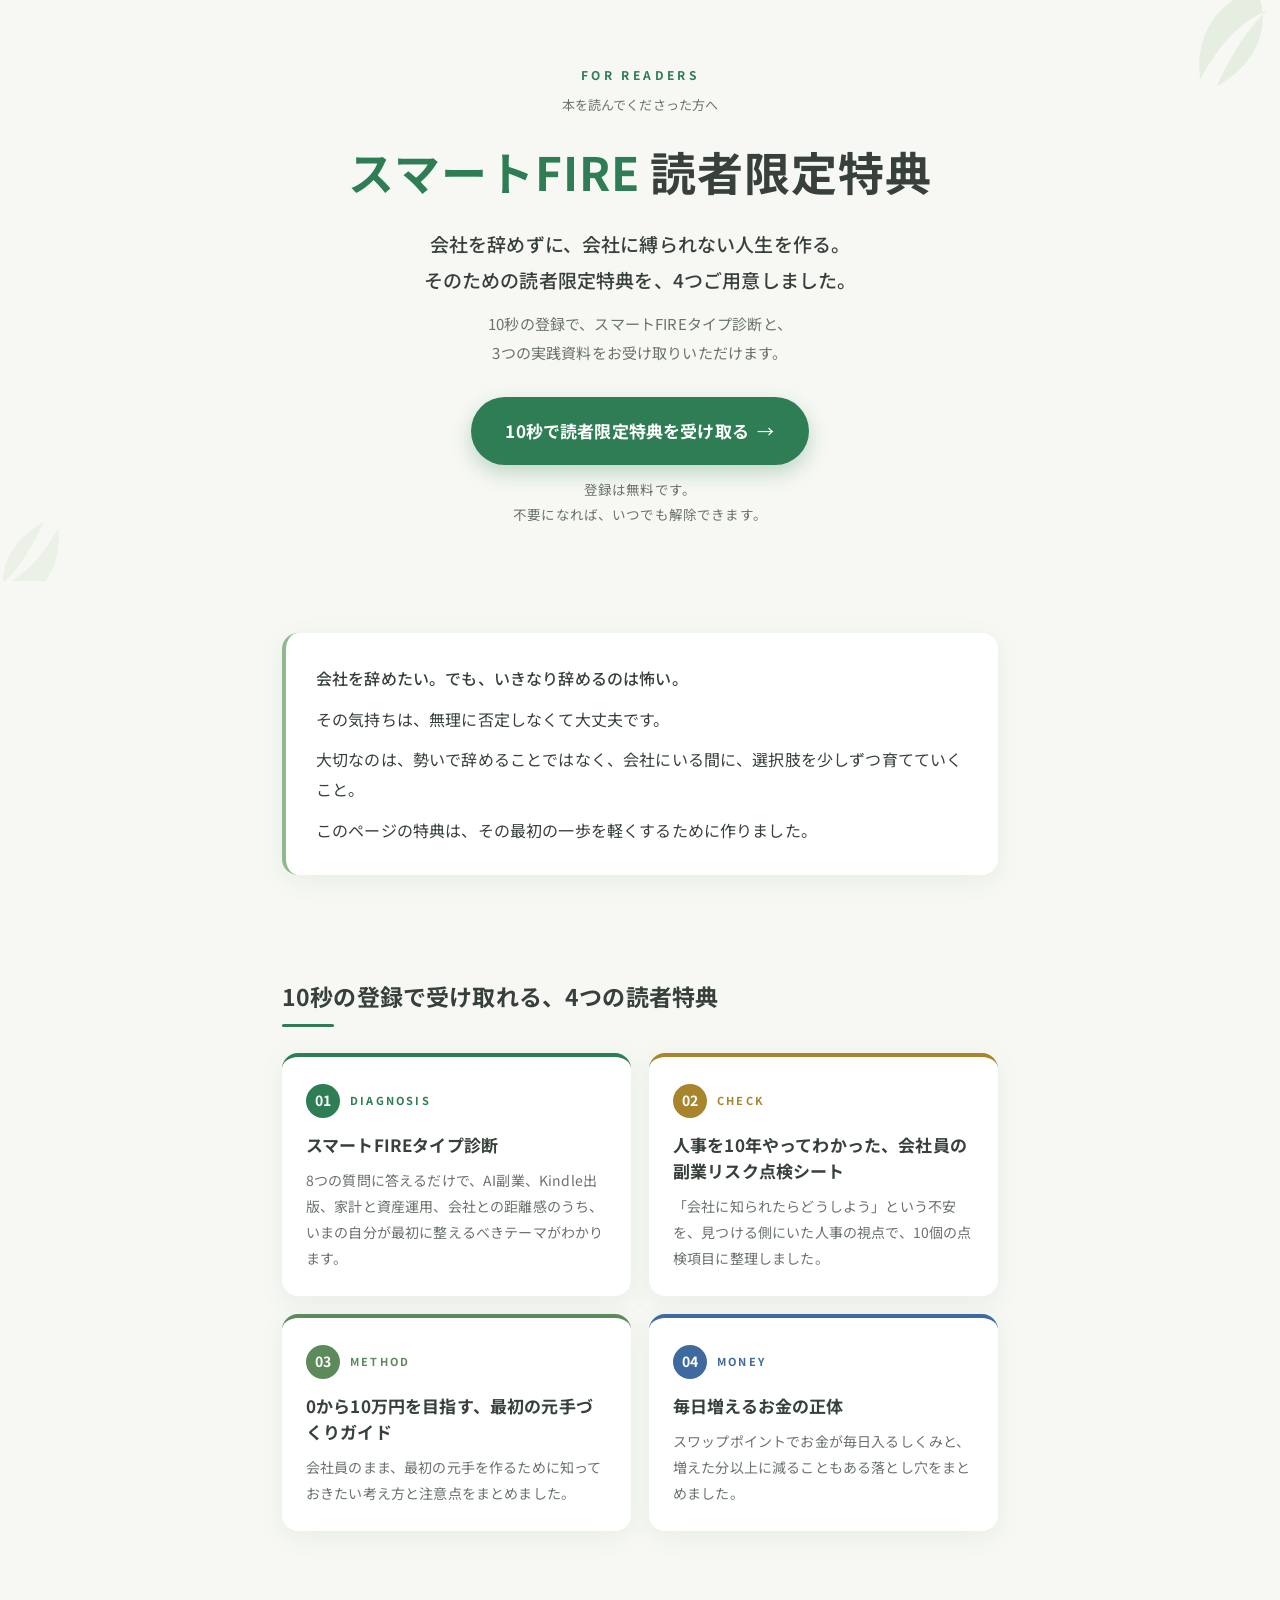
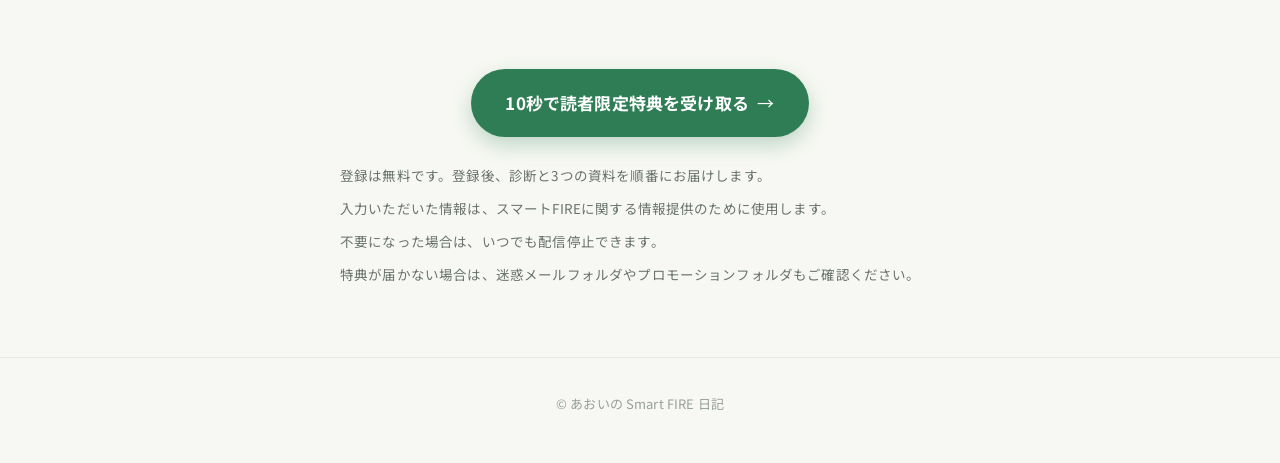
==== index.html @ 60cec0d1 "Refine reader-benefit LP copy" ====
<!DOCTYPE html>
<html lang="ja">
<head>
<meta charset="UTF-8">
<meta name="viewport" content="width=device-width, initial-scale=1">
<title>スマートFIRE読者限定特典｜あおいの Smart FIRE 日記</title>
<meta name="description" content="本を読んでくださった方への読者限定特典ページです。スマートFIREタイプ診断と、3つの実践資料を無料でお受け取りいただけます。">
<meta property="og:type" content="website">
<meta property="og:title" content="スマートFIRE読者限定特典｜あおいの Smart FIRE 日記">
<meta property="og:description" content="本を読んでくださった方への読者限定特典ページです。スマートFIREタイプ診断と、3つの実践資料を無料でお受け取りいただけます。">
<link rel="preconnect" href="https://fonts.googleapis.com">
<link rel="preconnect" href="https://fonts.gstatic.com" crossorigin>
<link href="https://fonts.googleapis.com/css2?family=Noto+Sans+JP:wght@400;500;700&display=swap" rel="stylesheet">
<style>
:root{
  --bg:#f7f8f3;
  --card:#ffffff;
  --ink:#37403a;
  --ink-soft:#6a736c;
  --ink-faint:#98a09a;
  --green:#2e7d55;        /* アクセント（深緑） */
  --green-d:#276a49;      /* hover */
  --green-soft:#8fb98c;
  --gold:#a8842c;         /* 特典② */
  --leaf-green:#5c8a5a;   /* 特典① */
  --blue:#3f6aa0;         /* 特典③ */
  --line:#e6e9e2;
  --shadow:0 6px 24px rgba(46,125,85,.08);
}
*{margin:0;padding:0;box-sizing:border-box;}
html{-webkit-text-size-adjust:100%;}
body{font-family:'Noto Sans JP',sans-serif;background:var(--bg);color:var(--ink);
  line-height:1.9;font-size:16px;letter-spacing:.01em;overflow-x:hidden;}

.wrap{max-width:760px;margin:0 auto;padding:0 22px;}
section{padding:52px 0;}

/* eyebrow */
.eyebrow{font-size:12px;font-weight:700;letter-spacing:.28em;color:var(--green);}
.eyebrow-jp{font-size:13px;color:var(--ink-soft);margin-top:6px;}

/* 見出し */
h2.sec{font-size:23px;font-weight:700;color:var(--ink);line-height:1.55;
  padding-bottom:12px;margin-bottom:26px;position:relative;text-wrap:balance;}
h2.sec::after{content:"";position:absolute;left:0;bottom:0;width:52px;height:3px;
  background:var(--green);border-radius:2px;}

p{margin-bottom:14px;}
p:last-child{margin-bottom:0;}
.soft{color:var(--ink-soft);}
.small{font-size:13.5px;color:var(--ink-soft);line-height:1.85;}

/* ===== CTAボタン ===== */
.cta{display:inline-flex;align-items:center;justify-content:center;gap:.5em;
  background:var(--green);color:#fff;font-weight:700;font-size:17px;
  text-decoration:none;padding:18px 34px;border-radius:44px;
  box-shadow:0 8px 20px rgba(46,125,85,.28);transition:transform .15s ease,box-shadow .15s ease,background .15s ease;
  text-wrap:balance;text-align:center;}
.cta:hover{background:var(--green-d);transform:translateY(-2px);box-shadow:0 12px 26px rgba(46,125,85,.34);}
.cta .arw{font-weight:400;}
.cta-note{margin-top:12px;}

/* ===== ファーストビュー ===== */
.hero{position:relative;padding:64px 0 54px;text-align:center;overflow:hidden;}
.hero .wrap{position:relative;z-index:1;}
.hero .eyebrow-jp{margin-bottom:22px;}
.hero h1{font-weight:700;color:var(--ink);letter-spacing:.02em;
  font-size:clamp(30px,7.4vw,46px);line-height:1.4;text-wrap:balance;margin-bottom:22px;}
.hero h1 .l1{color:var(--green);}
.hero .lead{font-size:clamp(16px,4.2vw,19px);font-weight:500;max-width:600px;margin:0 auto 12px;text-wrap:balance;}
.hero .sub{font-size:15px;color:var(--ink-soft);max-width:560px;margin:0 auto 30px;text-wrap:balance;}
.hero .cta-note .small{margin:0;}
.leaf{position:absolute;opacity:.5;pointer-events:none;z-index:0;}
.leaf.a{top:-28px;right:-26px;width:150px;height:150px;transform:rotate(24deg);}
.leaf.b{bottom:-40px;left:-34px;width:130px;height:130px;transform:rotate(205deg);}

/* ===== 読者への一言 ===== */
.note-block{background:var(--card);border-radius:16px;box-shadow:var(--shadow);
  padding:30px 30px;border-left:4px solid var(--green-soft);}
.note-block p{margin-bottom:10px;}
.note-block p:last-child{margin-bottom:0;}
.note-block .strong{color:var(--ink);font-weight:500;}

/* ===== 特典カード ===== */
.cards{display:grid;grid-template-columns:1fr 1fr;gap:18px;margin-bottom:34px;}
.card{background:var(--card);border-radius:16px;box-shadow:var(--shadow);
  padding:26px 24px 24px;border-top:4px solid var(--c,var(--green));position:relative;}
.card .badge{display:inline-flex;align-items:center;justify-content:center;
  width:34px;height:34px;border-radius:50%;background:var(--c,var(--green));color:#fff;
  font-weight:700;font-size:14px;vertical-align:middle;}
.card .label{font-size:11px;font-weight:700;letter-spacing:.2em;color:var(--c,var(--green));
  margin-left:10px;vertical-align:middle;}
.card .cap{display:block;margin-bottom:14px;}
.card h3{font-size:17px;font-weight:700;line-height:1.55;margin-bottom:10px;color:var(--ink);}
.card p{font-size:14px;color:var(--ink-soft);line-height:1.85;margin:0;}
.card.c01{--c:var(--green);}
.card.c02{--c:var(--gold);}
.card.c03{--c:var(--leaf-green);}
.card.c04{--c:var(--blue);}

/* ===== 最終CTA ===== */
.final{text-align:center;}
.final .safe{margin-top:26px;text-align:left;max-width:600px;margin-left:auto;margin-right:auto;}
.final .safe p{margin-bottom:8px;}

/* ===== フッター ===== */
footer{text-align:center;padding:34px 22px 46px;color:var(--ink-faint);font-size:13px;
  border-top:1px solid var(--line);margin-top:10px;}

/* ===== レスポンシブ ===== */
@media (max-width:640px){
  section{padding:42px 0;}
  .cards{grid-template-columns:1fr;gap:14px;}
  .cta{width:100%;padding:18px 20px;font-size:16px;}
  .note-block{padding:22px 20px;}
  h2.sec{font-size:20px;}
  .hero{padding:48px 0 44px;}
}
</style>
</head>
<body>

<!-- セクション1：ファーストビュー -->
<header class="hero">
  <svg class="leaf a" viewBox="0 0 100 100" aria-hidden="true"><path fill="#d7e6d3" d="M50 8 C30 24 24 52 40 78 C42 55 47 34 62 18 C56 32 52 52 52 78 C70 54 70 26 50 8Z"/></svg>
  <svg class="leaf b" viewBox="0 0 100 100" aria-hidden="true"><path fill="#e0ecdc" d="M50 8 C30 24 24 52 40 78 C42 55 47 34 62 18 C56 32 52 52 52 78 C70 54 70 26 50 8Z"/></svg>
  <div class="wrap">
    <div class="eyebrow">FOR READERS</div>
    <div class="eyebrow-jp">本を読んでくださった方へ</div>
    <h1><span class="l1">スマートFIRE</span> 読者限定特典</h1>
    <p class="lead">会社を辞めずに、会社に縛られない人生を作る。そのための読者限定特典を、4つご用意しました。</p>
    <p class="sub">10秒の登録で、スマートFIREタイプ診断と、3つの実践資料をお受け取りいただけます。</p>
    <a id="cta-hero" class="cta" href="https://aoi-kurochan.com/p/r/qe5gU7Iv">10秒で読者限定特典を受け取る <span class="arw">→</span></a>
    <div class="cta-note">
      <p class="small">登録は無料です。<br>不要になれば、いつでも解除できます。</p>
    </div>
  </div>
</header>

<!-- セクション2：読者への一言 -->
<section>
  <div class="wrap">
    <div class="note-block">
      <p class="strong">会社を辞めたい。でも、いきなり辞めるのは怖い。</p>
      <p>その気持ちは、無理に否定しなくて大丈夫です。</p>
      <p>大切なのは、勢いで辞めることではなく、会社にいる間に、選択肢を少しずつ育てていくこと。</p>
      <p>このページの特典は、その最初の一歩を軽くするために作りました。</p>
    </div>
  </div>
</section>

<!-- セクション3：特典カード -->
<section>
  <div class="wrap">
    <h2 class="sec">10秒の登録で受け取れる、4つの読者特典</h2>
    <div class="cards">
      <div class="card c01">
        <span class="cap"><span class="badge">01</span><span class="label">DIAGNOSIS</span></span>
        <h3>スマートFIREタイプ診断</h3>
        <p>8つの質問に答えるだけで、AI副業、Kindle出版、家計と資産運用、会社との距離感のうち、いまの自分が最初に整えるべきテーマがわかります。</p>
      </div>
      <div class="card c02">
        <span class="cap"><span class="badge">02</span><span class="label">CHECK</span></span>
        <h3>人事を10年やってわかった、会社員の副業リスク点検シート</h3>
        <p>「会社に知られたらどうしよう」という不安を、見つける側にいた人事の視点で、10個の点検項目に整理しました。</p>
      </div>
      <div class="card c03">
        <span class="cap"><span class="badge">03</span><span class="label">METHOD</span></span>
        <h3>0から10万円を目指す、最初の元手づくりガイド</h3>
        <p>会社員のまま、最初の元手を作るために知っておきたい考え方と注意点をまとめました。</p>
      </div>
      <div class="card c04">
        <span class="cap"><span class="badge">04</span><span class="label">MONEY</span></span>
        <h3>毎日増えるお金の正体</h3>
        <p>スワップポイントでお金が毎日入るしくみと、増えた分以上に減ることもある落とし穴をまとめました。</p>
      </div>
    </div>
  </div>
</section>

<!-- 最終CTAと安心文言 -->
<section class="final">
  <div class="wrap">
    <a id="cta-bottom" class="cta" href="https://aoi-kurochan.com/p/r/qe5gU7Iv">10秒で読者限定特典を受け取る <span class="arw">→</span></a>
    <div class="safe">
      <p class="small">登録は無料です。登録後、診断と3つの資料を順番にお届けします。</p>
      <p class="small">入力いただいた情報は、スマートFIREに関する情報提供のために使用します。</p>
      <p class="small">不要になった場合は、いつでも配信停止できます。</p>
      <p class="small">特典が届かない場合は、迷惑メールフォルダやプロモーションフォルダもご確認ください。</p>
    </div>
  </div>
</section>

<footer>© あおいの Smart FIRE 日記</footer>

</body>
</html>
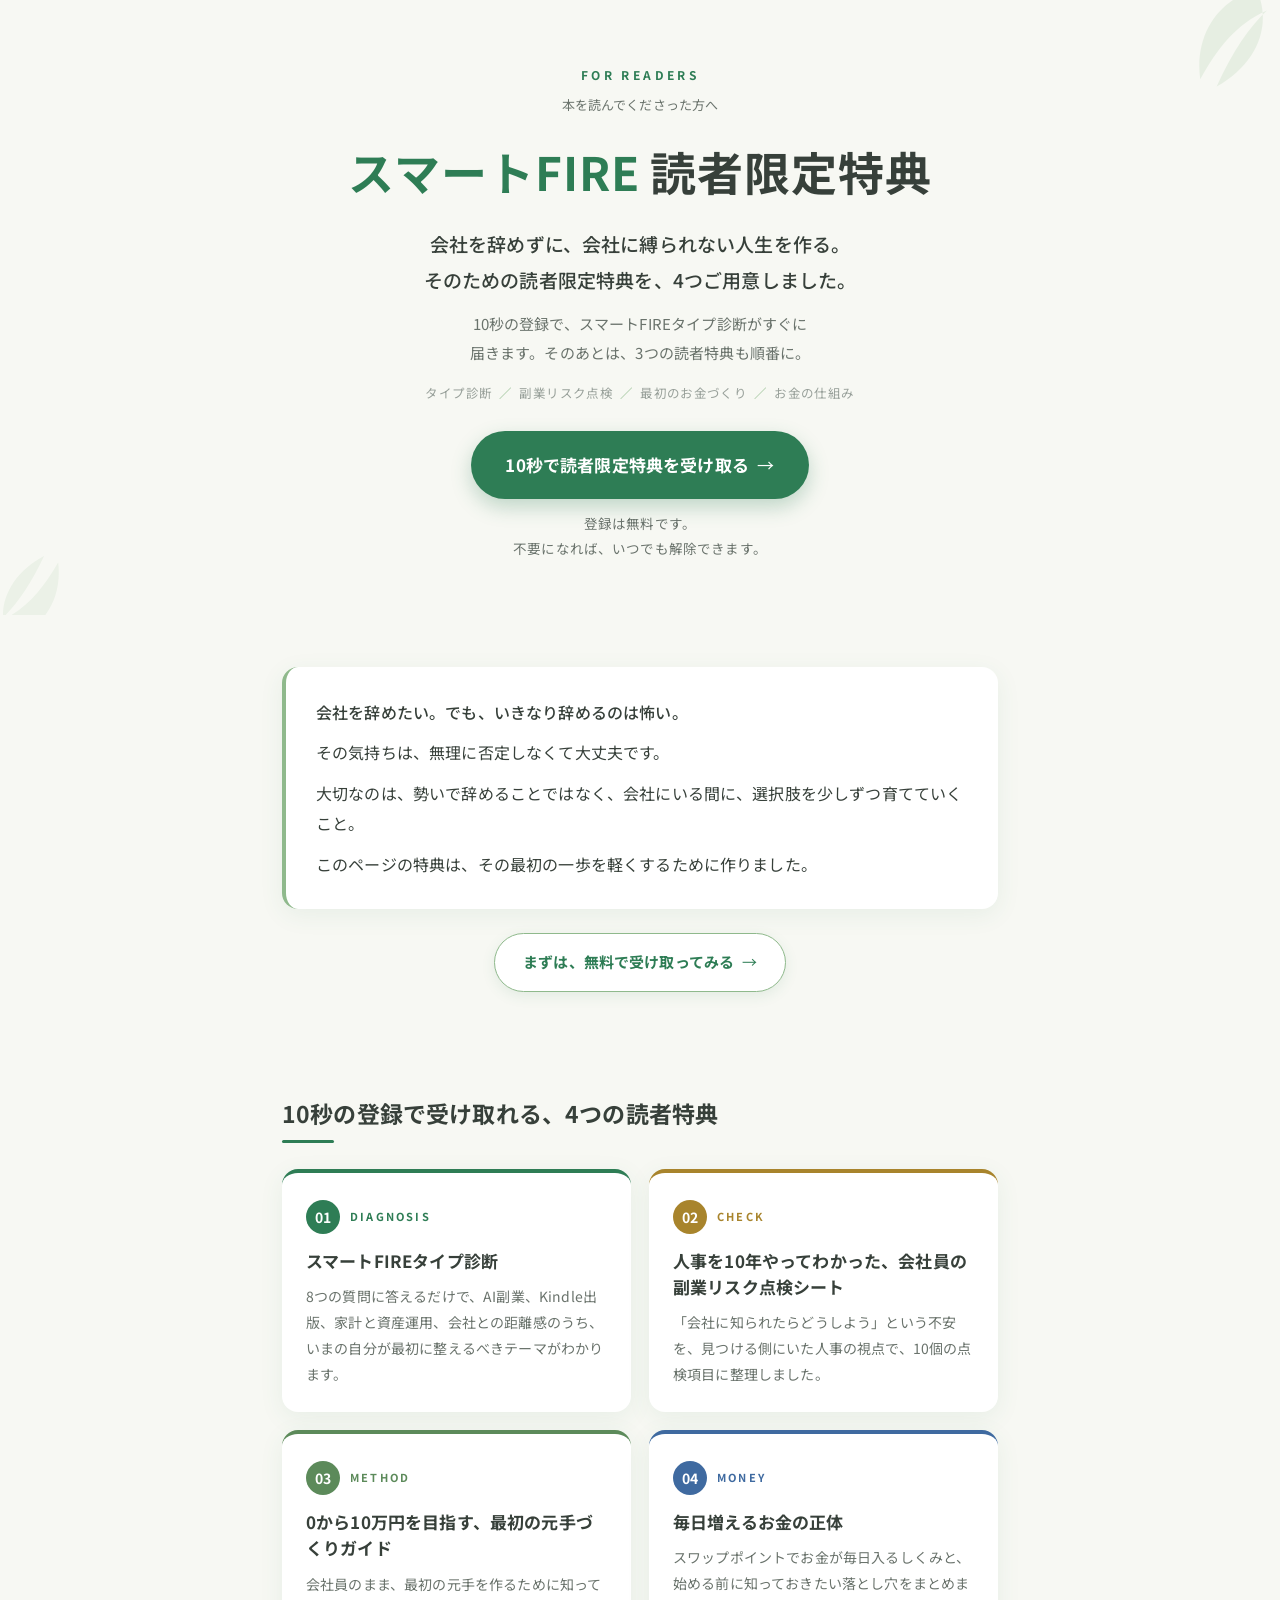
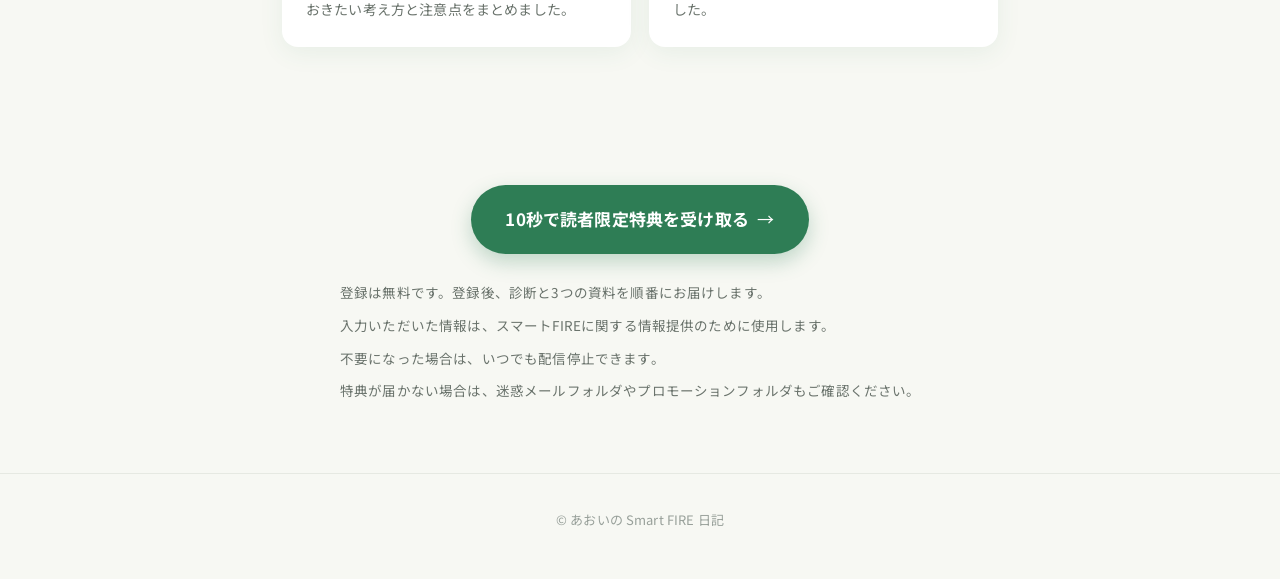
==== commit c4b4a3be: "Refine reader LP hero copy and add subtle reader CTAs - Hero sub copy: emphasize diagnosis arrives r" ====
--- a/index.html
+++ b/index.html
@@ -4,10 +4,10 @@
 <meta charset="UTF-8">
 <meta name="viewport" content="width=device-width, initial-scale=1">
 <title>スマートFIRE読者限定特典｜あおいの Smart FIRE 日記</title>
-<meta name="description" content="本を読んでくださった方への読者限定特典ページです。スマートFIREタイプ診断と、3つの実践資料を無料でお受け取りいただけます。">
+<meta name="description" content="本を読んでくださった方への読者限定特典ページです。スマートFIREタイプ診断と、3つの読者特典を無料でお受け取りいただけます。">
 <meta property="og:type" content="website">
 <meta property="og:title" content="スマートFIRE読者限定特典｜あおいの Smart FIRE 日記">
-<meta property="og:description" content="本を読んでくださった方への読者限定特典ページです。スマートFIREタイプ診断と、3つの実践資料を無料でお受け取りいただけます。">
+<meta property="og:description" content="本を読んでくださった方への読者限定特典ページです。スマートFIREタイプ診断と、3つの読者特典を無料でお受け取りいただけます。">
 <link rel="preconnect" href="https://fonts.googleapis.com">
 <link rel="preconnect" href="https://fonts.gstatic.com" crossorigin>
 <link href="https://fonts.googleapis.com/css2?family=Noto+Sans+JP:wght@400;500;700&display=swap" rel="stylesheet">
@@ -60,6 +60,27 @@
 .cta .arw{font-weight:400;}
 .cta-note{margin-top:12px;}
 
+/* 控えめな第2CTA（共感ボックス直後） */
+.sub-cta-wrap{text-align:center;margin-top:24px;}
+.cta.cta-soft{background:#fff;color:var(--green);border:1.5px solid var(--green-soft);
+  box-shadow:0 4px 14px rgba(46,125,85,.10);font-size:15px;padding:14px 28px;}
+.cta.cta-soft:hover{background:#f0f6f1;border-color:var(--green);
+  box-shadow:0 8px 18px rgba(46,125,85,.16);}
+
+/* スマホ用 下部追従CTA（デスクトップ非表示・最上部では出さない） */
+.sticky-cta{position:fixed;left:50%;bottom:14px;z-index:50;
+  display:none;align-items:center;justify-content:center;gap:.4em;
+  background:rgba(255,255,255,.96);color:var(--green);
+  border:1.5px solid var(--green-soft);border-radius:40px;
+  font-weight:700;font-size:14px;text-decoration:none;padding:11px 22px;
+  box-shadow:0 6px 20px rgba(46,125,85,.16);white-space:nowrap;
+  opacity:0;pointer-events:none;
+  transform:translateX(-50%) translateY(12px);
+  transition:opacity .4s ease,transform .4s ease;}
+.sticky-cta .arw{font-weight:400;}
+.sticky-cta.show{opacity:1;pointer-events:auto;
+  transform:translateX(-50%) translateY(0);}
+
 /* ===== ファーストビュー ===== */
 .hero{position:relative;padding:64px 0 54px;text-align:center;overflow:hidden;}
 .hero .wrap{position:relative;z-index:1;}
@@ -68,7 +89,10 @@
   font-size:clamp(30px,7.4vw,46px);line-height:1.4;text-wrap:balance;margin-bottom:22px;}
 .hero h1 .l1{color:var(--green);}
 .hero .lead{font-size:clamp(16px,4.2vw,19px);font-weight:500;max-width:600px;margin:0 auto 12px;text-wrap:balance;}
-.hero .sub{font-size:15px;color:var(--ink-soft);max-width:560px;margin:0 auto 30px;text-wrap:balance;}
+.hero .sub{font-size:15px;color:var(--ink-soft);max-width:560px;margin:0 auto 14px;text-wrap:balance;}
+.hero .chips{font-size:12.5px;color:var(--ink-faint);letter-spacing:.03em;
+  max-width:560px;margin:0 auto 26px;text-wrap:balance;}
+.hero .chips .sep{color:var(--green-soft);margin:0 .55em;}
 .hero .cta-note .small{margin:0;}
 .leaf{position:absolute;opacity:.5;pointer-events:none;z-index:0;}
 .leaf.a{top:-28px;right:-26px;width:150px;height:150px;transform:rotate(24deg);}
@@ -115,6 +139,7 @@
   .note-block{padding:22px 20px;}
   h2.sec{font-size:20px;}
   .hero{padding:48px 0 44px;}
+  .sticky-cta{display:inline-flex;}
 }
 </style>
 </head>
@@ -129,7 +154,8 @@
     <div class="eyebrow-jp">本を読んでくださった方へ</div>
     <h1><span class="l1">スマートFIRE</span> 読者限定特典</h1>
     <p class="lead">会社を辞めずに、会社に縛られない人生を作る。そのための読者限定特典を、4つご用意しました。</p>
-    <p class="sub">10秒の登録で、スマートFIREタイプ診断と、3つの実践資料をお受け取りいただけます。</p>
+    <p class="sub">10秒の登録で、スマートFIREタイプ診断がすぐに届きます。そのあとは、3つの読者特典も順番に。</p>
+    <p class="chips">タイプ診断<span class="sep">／</span>副業リスク点検<span class="sep">／</span>最初のお金づくり<span class="sep">／</span>お金の仕組み</p>
     <a id="cta-hero" class="cta" href="https://aoi-kurochan.com/p/r/qe5gU7Iv">10秒で読者限定特典を受け取る <span class="arw">→</span></a>
     <div class="cta-note">
       <p class="small">登録は無料です。<br>不要になれば、いつでも解除できます。</p>
@@ -145,6 +171,9 @@
       <p>その気持ちは、無理に否定しなくて大丈夫です。</p>
       <p>大切なのは、勢いで辞めることではなく、会社にいる間に、選択肢を少しずつ育てていくこと。</p>
       <p>このページの特典は、その最初の一歩を軽くするために作りました。</p>
+    </div>
+    <div class="sub-cta-wrap">
+      <a id="cta-mid" class="cta cta-soft" href="https://aoi-kurochan.com/p/r/qe5gU7Iv">まずは、無料で受け取ってみる <span class="arw">→</span></a>
     </div>
   </div>
 </section>
@@ -172,7 +201,7 @@
       <div class="card c04">
         <span class="cap"><span class="badge">04</span><span class="label">MONEY</span></span>
         <h3>毎日増えるお金の正体</h3>
-        <p>スワップポイントでお金が毎日入るしくみと、増えた分以上に減ることもある落とし穴をまとめました。</p>
+        <p>スワップポイントでお金が毎日入るしくみと、始める前に知っておきたい落とし穴をまとめました。</p>
       </div>
     </div>
   </div>
@@ -193,5 +222,22 @@
 
 <footer>© あおいの Smart FIRE 日記</footer>
 
+<a id="sticky-cta" class="sticky-cta" href="https://aoi-kurochan.com/p/r/qe5gU7Iv">無料で特典を受け取る <span class="arw">→</span></a>
+<script>
+(function(){
+  var el=document.getElementById('sticky-cta');
+  if(!el)return;
+  var hero=document.querySelector('.hero');
+  function onScroll(){
+    var threshold=hero?hero.offsetHeight-40:320;
+    if(window.scrollY>threshold){el.classList.add('show');}
+    else{el.classList.remove('show');}
+  }
+  window.addEventListener('scroll',onScroll,{passive:true});
+  window.addEventListener('resize',onScroll,{passive:true});
+  onScroll();
+})();
+</script>
+
 </body>
 </html>
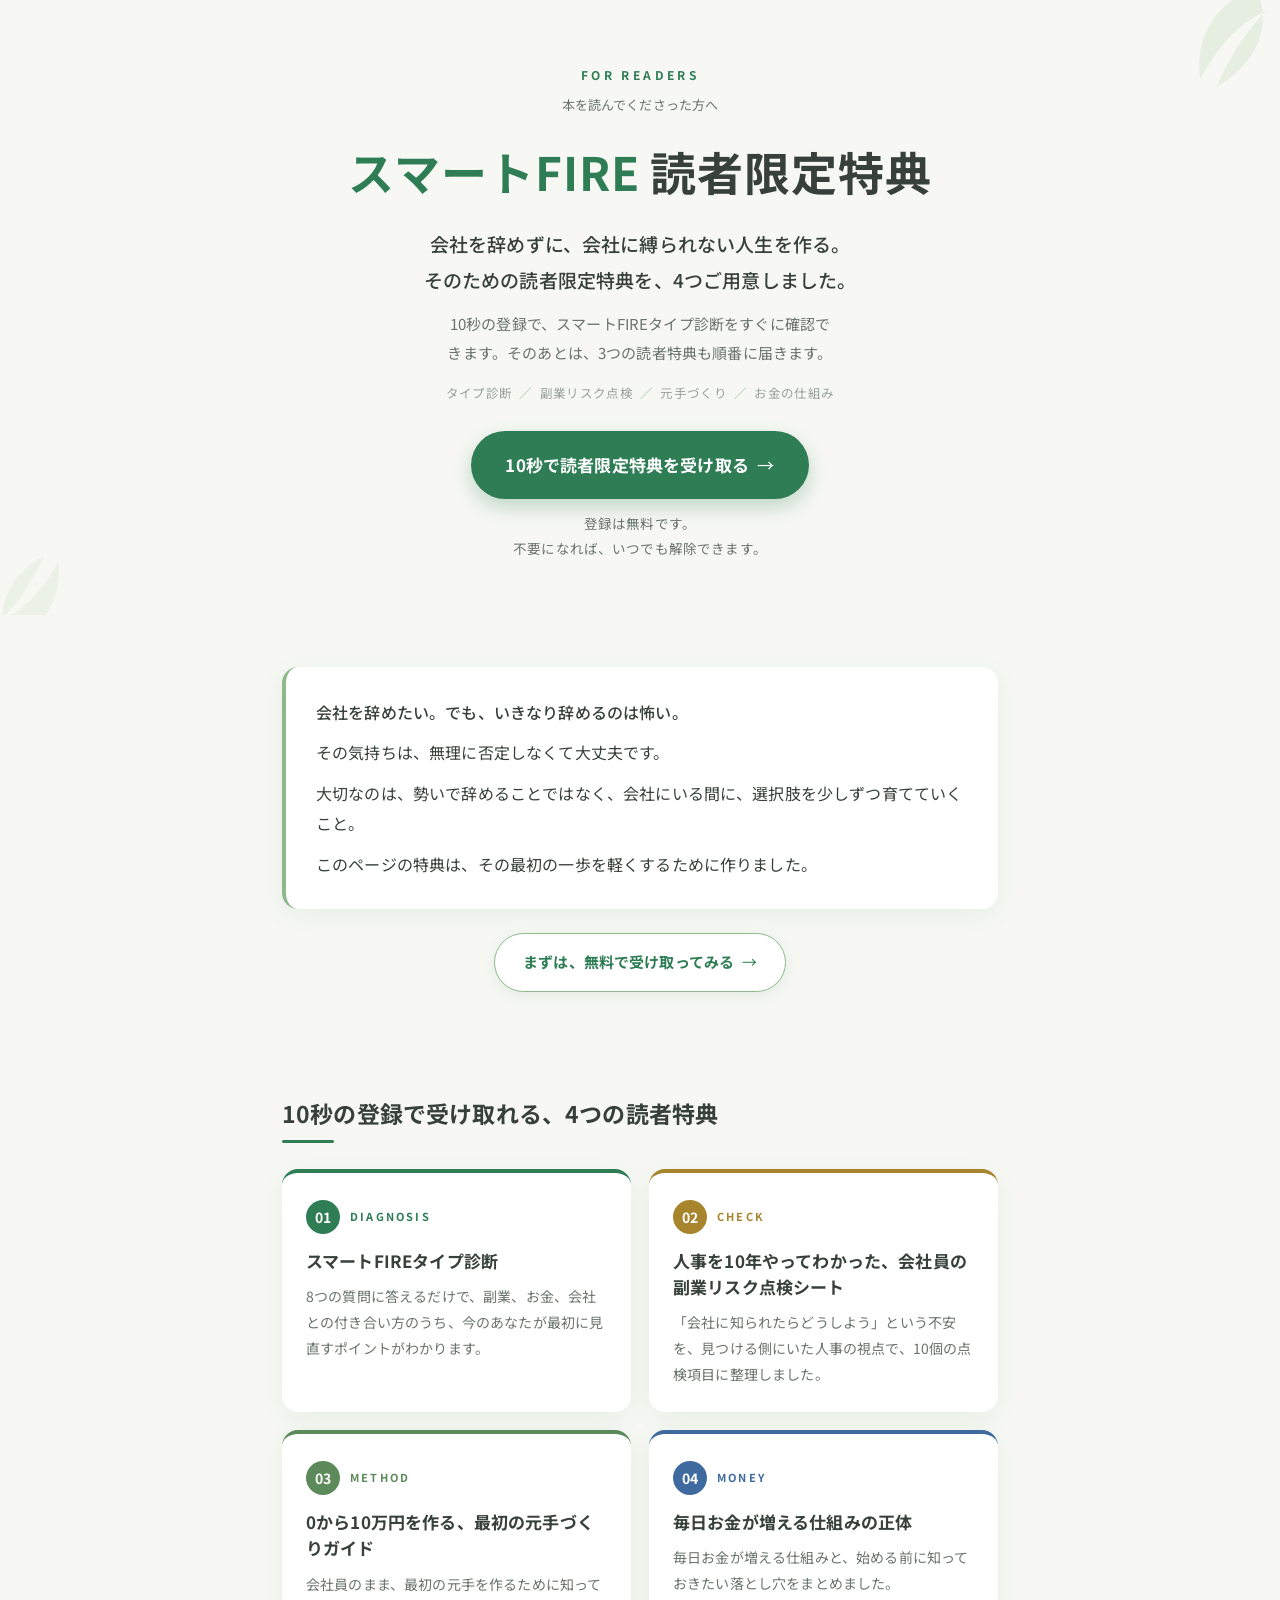
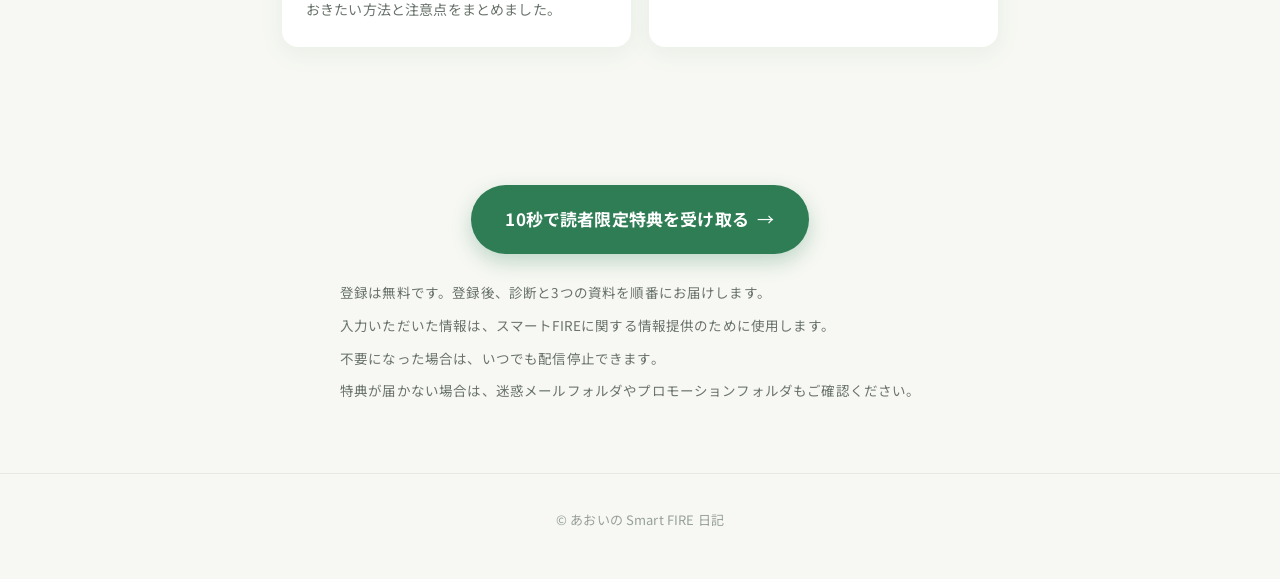
==== commit 4aaf80e8: "読者特典LPの文言統一（index.html / bonus.html） Kindle本文・特典PDFと表記を揃えるための文言のみの修正。 「仕組み」「元手づくり」に統一。デザイン・リンク・フォーム・" ====
--- a/index.html
+++ b/index.html
@@ -154,8 +154,8 @@
     <div class="eyebrow-jp">本を読んでくださった方へ</div>
     <h1><span class="l1">スマートFIRE</span> 読者限定特典</h1>
     <p class="lead">会社を辞めずに、会社に縛られない人生を作る。そのための読者限定特典を、4つご用意しました。</p>
-    <p class="sub">10秒の登録で、スマートFIREタイプ診断がすぐに届きます。そのあとは、3つの読者特典も順番に。</p>
-    <p class="chips">タイプ診断<span class="sep">／</span>副業リスク点検<span class="sep">／</span>最初のお金づくり<span class="sep">／</span>お金の仕組み</p>
+    <p class="sub">10秒の登録で、スマートFIREタイプ診断をすぐに確認できます。そのあとは、3つの読者特典も順番に届きます。</p>
+    <p class="chips">タイプ診断<span class="sep">／</span>副業リスク点検<span class="sep">／</span>元手づくり<span class="sep">／</span>お金の仕組み</p>
     <a id="cta-hero" class="cta" href="https://aoi-kurochan.com/p/r/qe5gU7Iv">10秒で読者限定特典を受け取る <span class="arw">→</span></a>
     <div class="cta-note">
       <p class="small">登録は無料です。<br>不要になれば、いつでも解除できます。</p>
@@ -186,7 +186,7 @@
       <div class="card c01">
         <span class="cap"><span class="badge">01</span><span class="label">DIAGNOSIS</span></span>
         <h3>スマートFIREタイプ診断</h3>
-        <p>8つの質問に答えるだけで、AI副業、Kindle出版、家計と資産運用、会社との距離感のうち、いまの自分が最初に整えるべきテーマがわかります。</p>
+        <p>8つの質問に答えるだけで、副業、お金、会社との付き合い方のうち、今のあなたが最初に見直すポイントがわかります。</p>
       </div>
       <div class="card c02">
         <span class="cap"><span class="badge">02</span><span class="label">CHECK</span></span>
@@ -195,13 +195,13 @@
       </div>
       <div class="card c03">
         <span class="cap"><span class="badge">03</span><span class="label">METHOD</span></span>
-        <h3>0から10万円を目指す、最初の元手づくりガイド</h3>
-        <p>会社員のまま、最初の元手を作るために知っておきたい考え方と注意点をまとめました。</p>
+        <h3>0から10万円を作る、最初の元手づくりガイド</h3>
+        <p>会社員のまま、最初の元手を作るために知っておきたい方法と注意点をまとめました。</p>
       </div>
       <div class="card c04">
         <span class="cap"><span class="badge">04</span><span class="label">MONEY</span></span>
-        <h3>毎日増えるお金の正体</h3>
-        <p>スワップポイントでお金が毎日入るしくみと、始める前に知っておきたい落とし穴をまとめました。</p>
+        <h3>毎日お金が増える仕組みの正体</h3>
+        <p>毎日お金が増える仕組みと、始める前に知っておきたい落とし穴をまとめました。</p>
       </div>
     </div>
   </div>
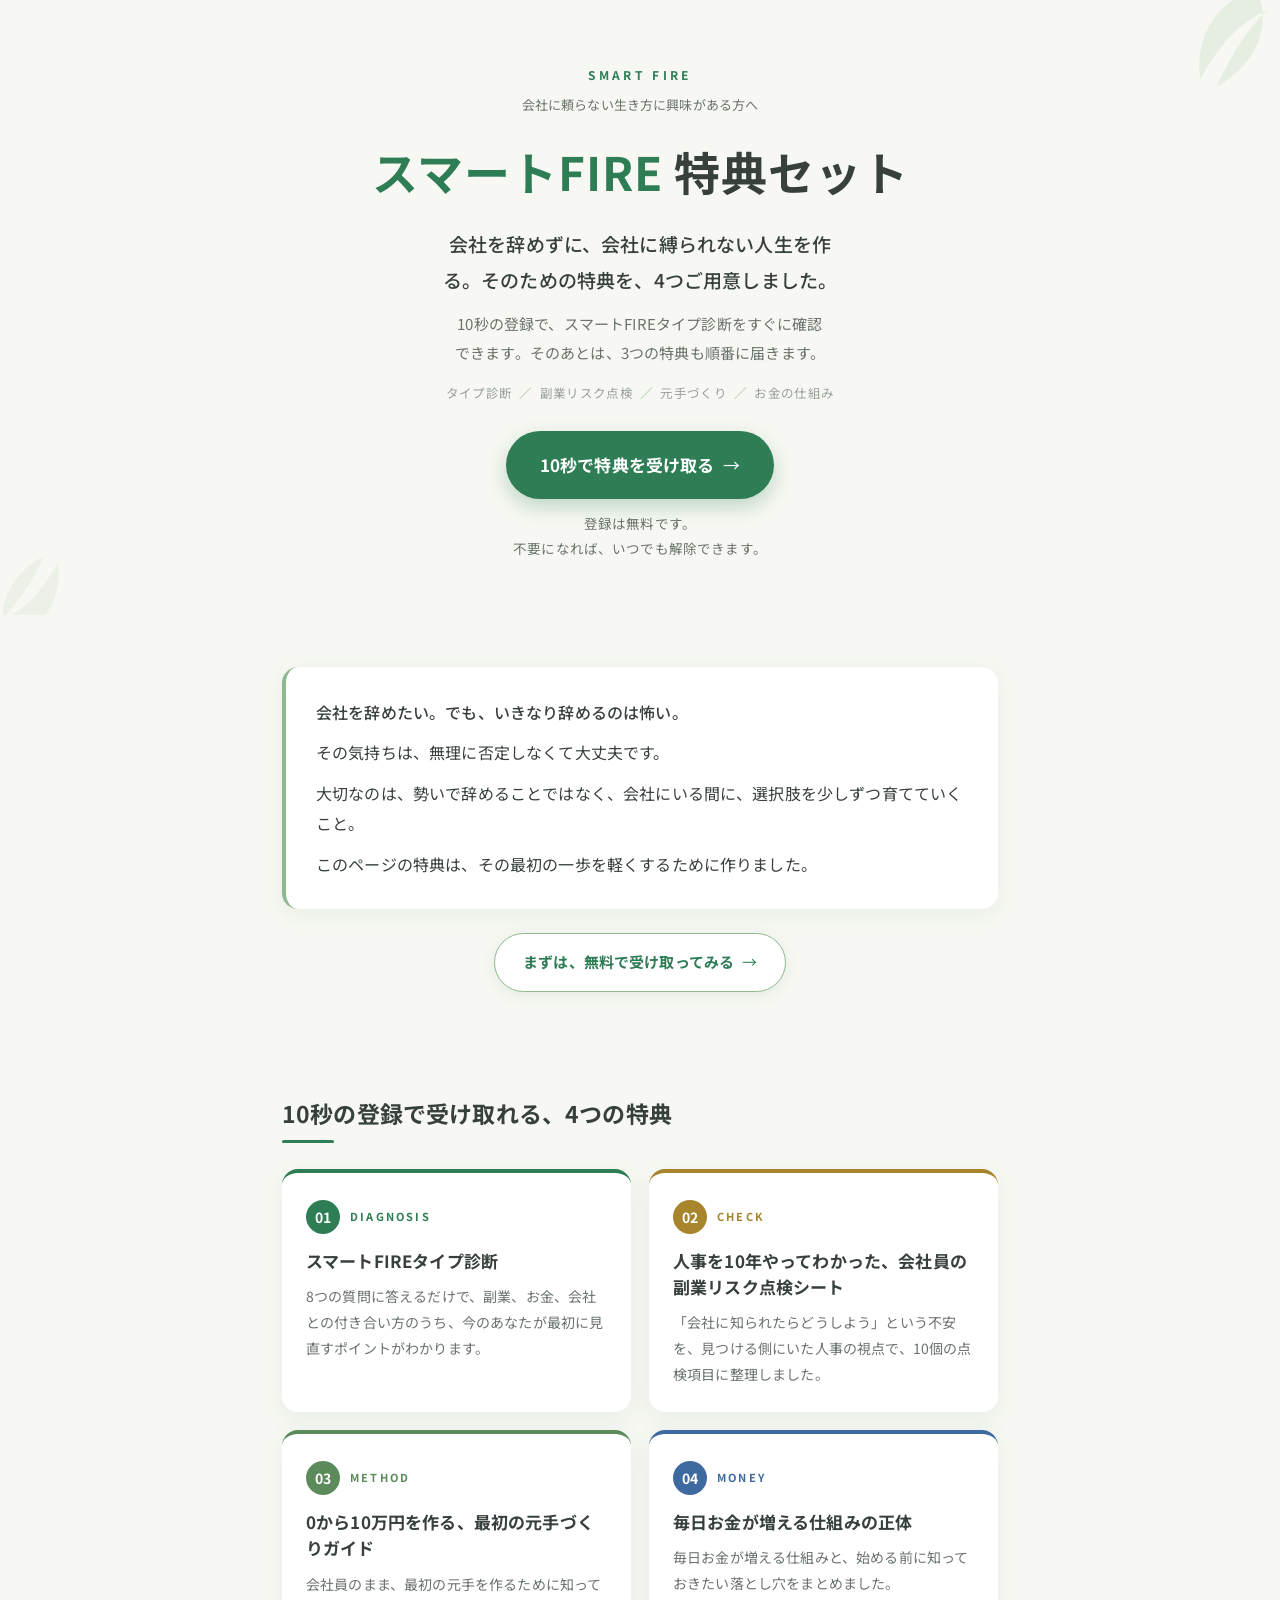
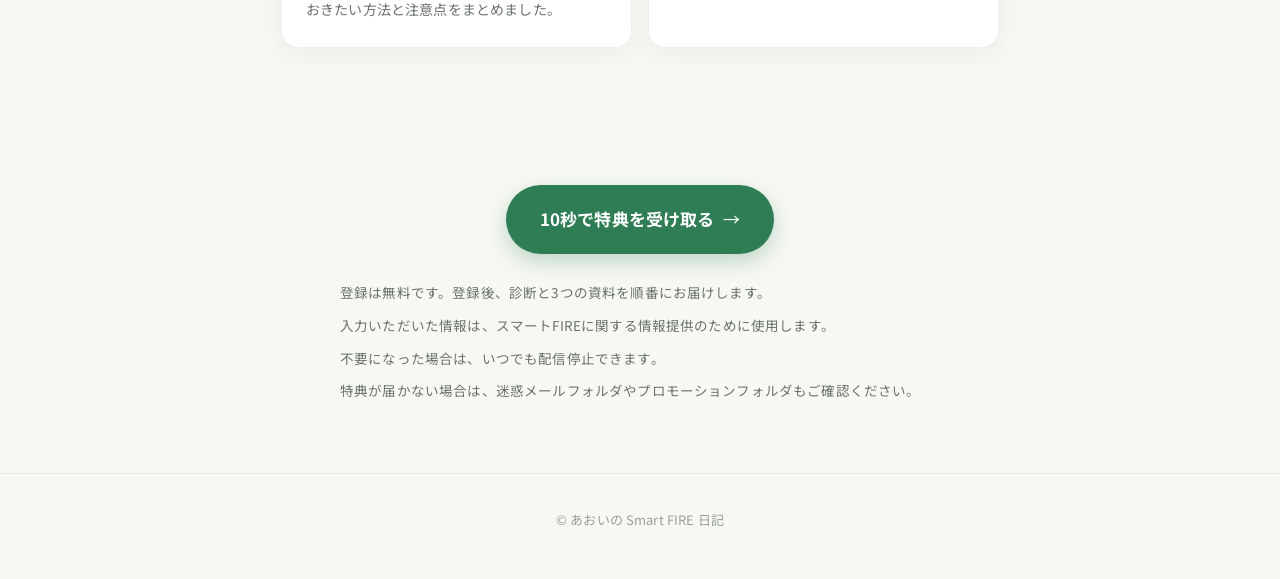
==== commit 138f9739: "読者限定を前提としない文言に変更（本文8箇所＋title/meta/OG）" ====
--- a/index.html
+++ b/index.html
@@ -3,11 +3,11 @@
 <head>
 <meta charset="UTF-8">
 <meta name="viewport" content="width=device-width, initial-scale=1">
-<title>スマートFIRE読者限定特典｜あおいの Smart FIRE 日記</title>
-<meta name="description" content="本を読んでくださった方への読者限定特典ページです。スマートFIREタイプ診断と、3つの読者特典を無料でお受け取りいただけます。">
+<title>スマートFIRE 特典セット</title>
+<meta name="description" content="会社に頼らない生き方に興味がある方へ、スマートFIREの特典をお渡しするページです。">
 <meta property="og:type" content="website">
-<meta property="og:title" content="スマートFIRE読者限定特典｜あおいの Smart FIRE 日記">
-<meta property="og:description" content="本を読んでくださった方への読者限定特典ページです。スマートFIREタイプ診断と、3つの読者特典を無料でお受け取りいただけます。">
+<meta property="og:title" content="スマートFIRE 特典セット">
+<meta property="og:description" content="会社に頼らない生き方に興味がある方へ、スマートFIREの特典をお渡しするページです。">
 <link rel="preconnect" href="https://fonts.googleapis.com">
 <link rel="preconnect" href="https://fonts.gstatic.com" crossorigin>
 <link href="https://fonts.googleapis.com/css2?family=Noto+Sans+JP:wght@400;500;700&display=swap" rel="stylesheet">
@@ -150,13 +150,13 @@
   <svg class="leaf a" viewBox="0 0 100 100" aria-hidden="true"><path fill="#d7e6d3" d="M50 8 C30 24 24 52 40 78 C42 55 47 34 62 18 C56 32 52 52 52 78 C70 54 70 26 50 8Z"/></svg>
   <svg class="leaf b" viewBox="0 0 100 100" aria-hidden="true"><path fill="#e0ecdc" d="M50 8 C30 24 24 52 40 78 C42 55 47 34 62 18 C56 32 52 52 52 78 C70 54 70 26 50 8Z"/></svg>
   <div class="wrap">
-    <div class="eyebrow">FOR READERS</div>
-    <div class="eyebrow-jp">本を読んでくださった方へ</div>
-    <h1><span class="l1">スマートFIRE</span> 読者限定特典</h1>
-    <p class="lead">会社を辞めずに、会社に縛られない人生を作る。そのための読者限定特典を、4つご用意しました。</p>
-    <p class="sub">10秒の登録で、スマートFIREタイプ診断をすぐに確認できます。そのあとは、3つの読者特典も順番に届きます。</p>
+    <div class="eyebrow">SMART FIRE</div>
+    <div class="eyebrow-jp">会社に頼らない生き方に興味がある方へ</div>
+    <h1><span class="l1">スマートFIRE</span> 特典セット</h1>
+    <p class="lead">会社を辞めずに、会社に縛られない人生を作る。そのための特典を、4つご用意しました。</p>
+    <p class="sub">10秒の登録で、スマートFIREタイプ診断をすぐに確認できます。そのあとは、3つの特典も順番に届きます。</p>
     <p class="chips">タイプ診断<span class="sep">／</span>副業リスク点検<span class="sep">／</span>元手づくり<span class="sep">／</span>お金の仕組み</p>
-    <a id="cta-hero" class="cta" href="https://aoi-kurochan.com/p/r/qe5gU7Iv">10秒で読者限定特典を受け取る <span class="arw">→</span></a>
+    <a id="cta-hero" class="cta" href="https://aoi-kurochan.com/p/r/qe5gU7Iv">10秒で特典を受け取る <span class="arw">→</span></a>
     <div class="cta-note">
       <p class="small">登録は無料です。<br>不要になれば、いつでも解除できます。</p>
     </div>
@@ -181,7 +181,7 @@
 <!-- セクション3：特典カード -->
 <section>
   <div class="wrap">
-    <h2 class="sec">10秒の登録で受け取れる、4つの読者特典</h2>
+    <h2 class="sec">10秒の登録で受け取れる、4つの特典</h2>
     <div class="cards">
       <div class="card c01">
         <span class="cap"><span class="badge">01</span><span class="label">DIAGNOSIS</span></span>
@@ -210,7 +210,7 @@
 <!-- 最終CTAと安心文言 -->
 <section class="final">
   <div class="wrap">
-    <a id="cta-bottom" class="cta" href="https://aoi-kurochan.com/p/r/qe5gU7Iv">10秒で読者限定特典を受け取る <span class="arw">→</span></a>
+    <a id="cta-bottom" class="cta" href="https://aoi-kurochan.com/p/r/qe5gU7Iv">10秒で特典を受け取る <span class="arw">→</span></a>
     <div class="safe">
       <p class="small">登録は無料です。登録後、診断と3つの資料を順番にお届けします。</p>
       <p class="small">入力いただいた情報は、スマートFIREに関する情報提供のために使用します。</p>
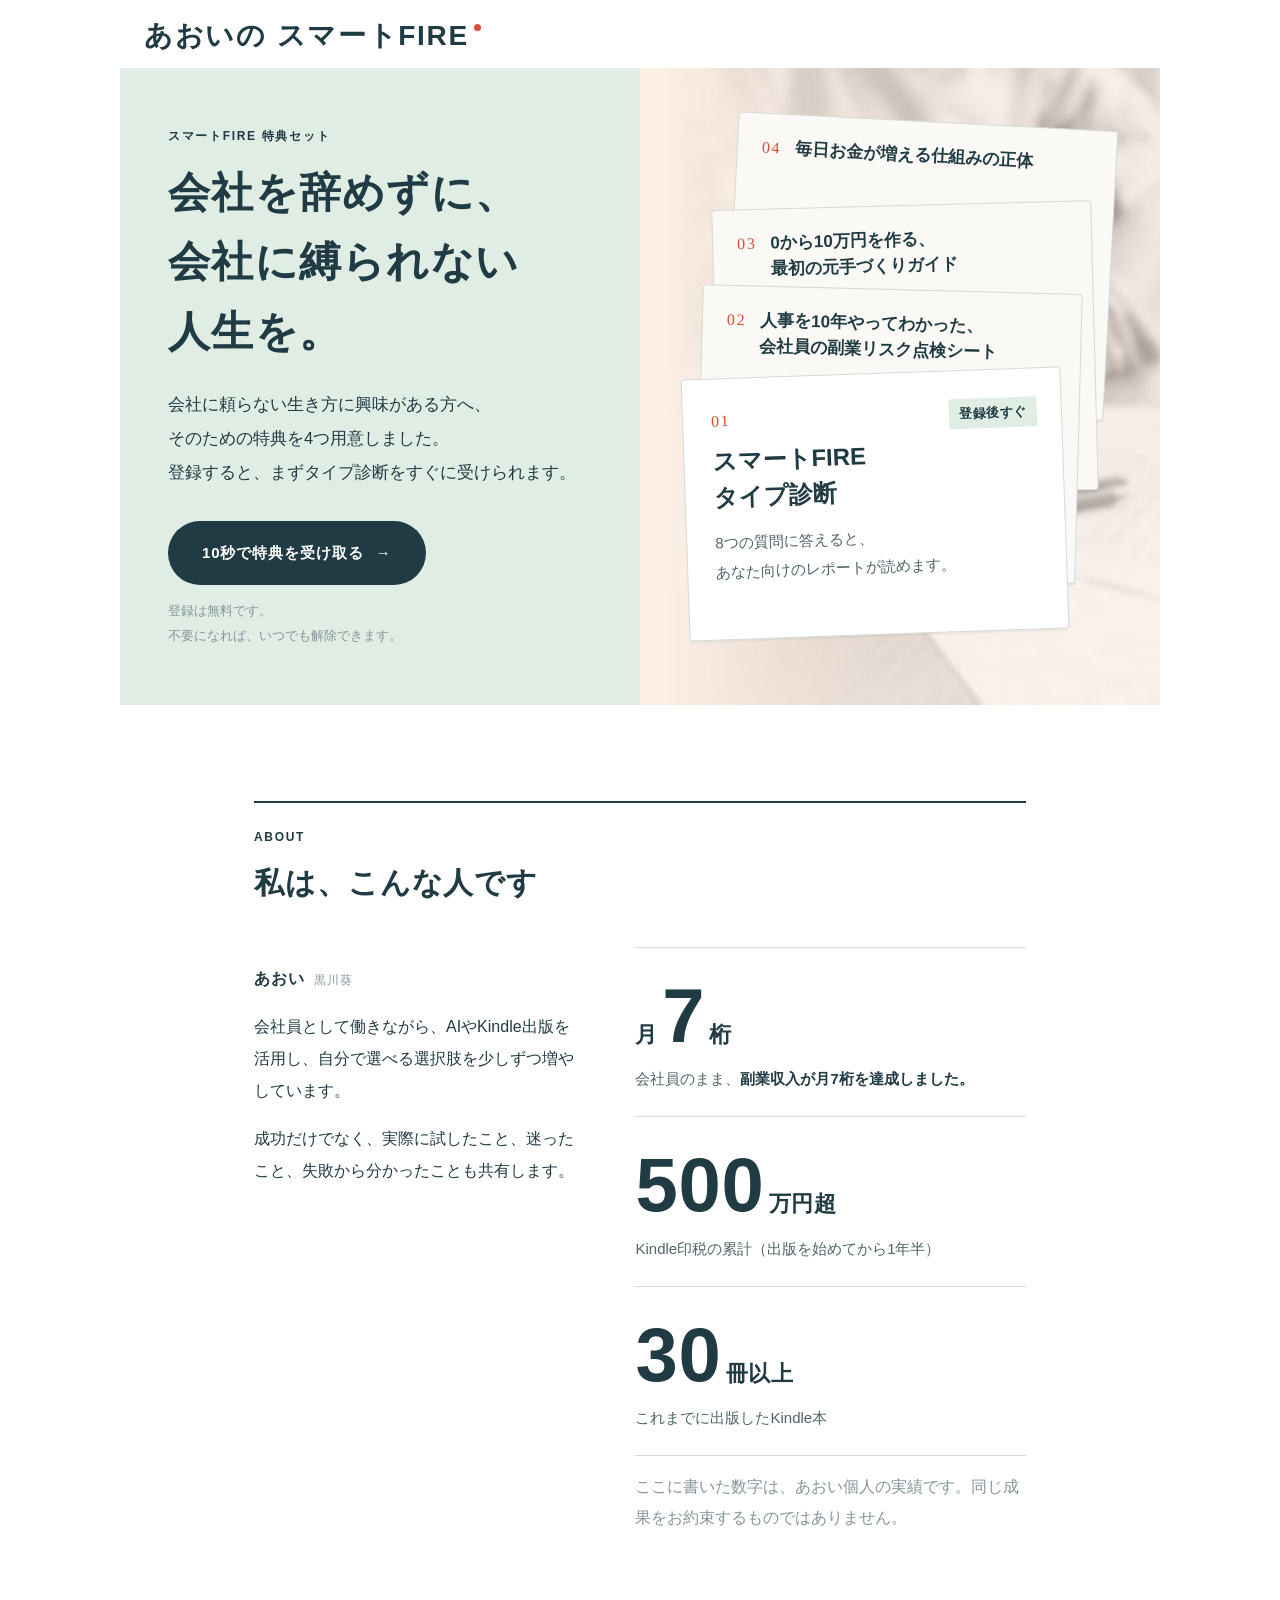
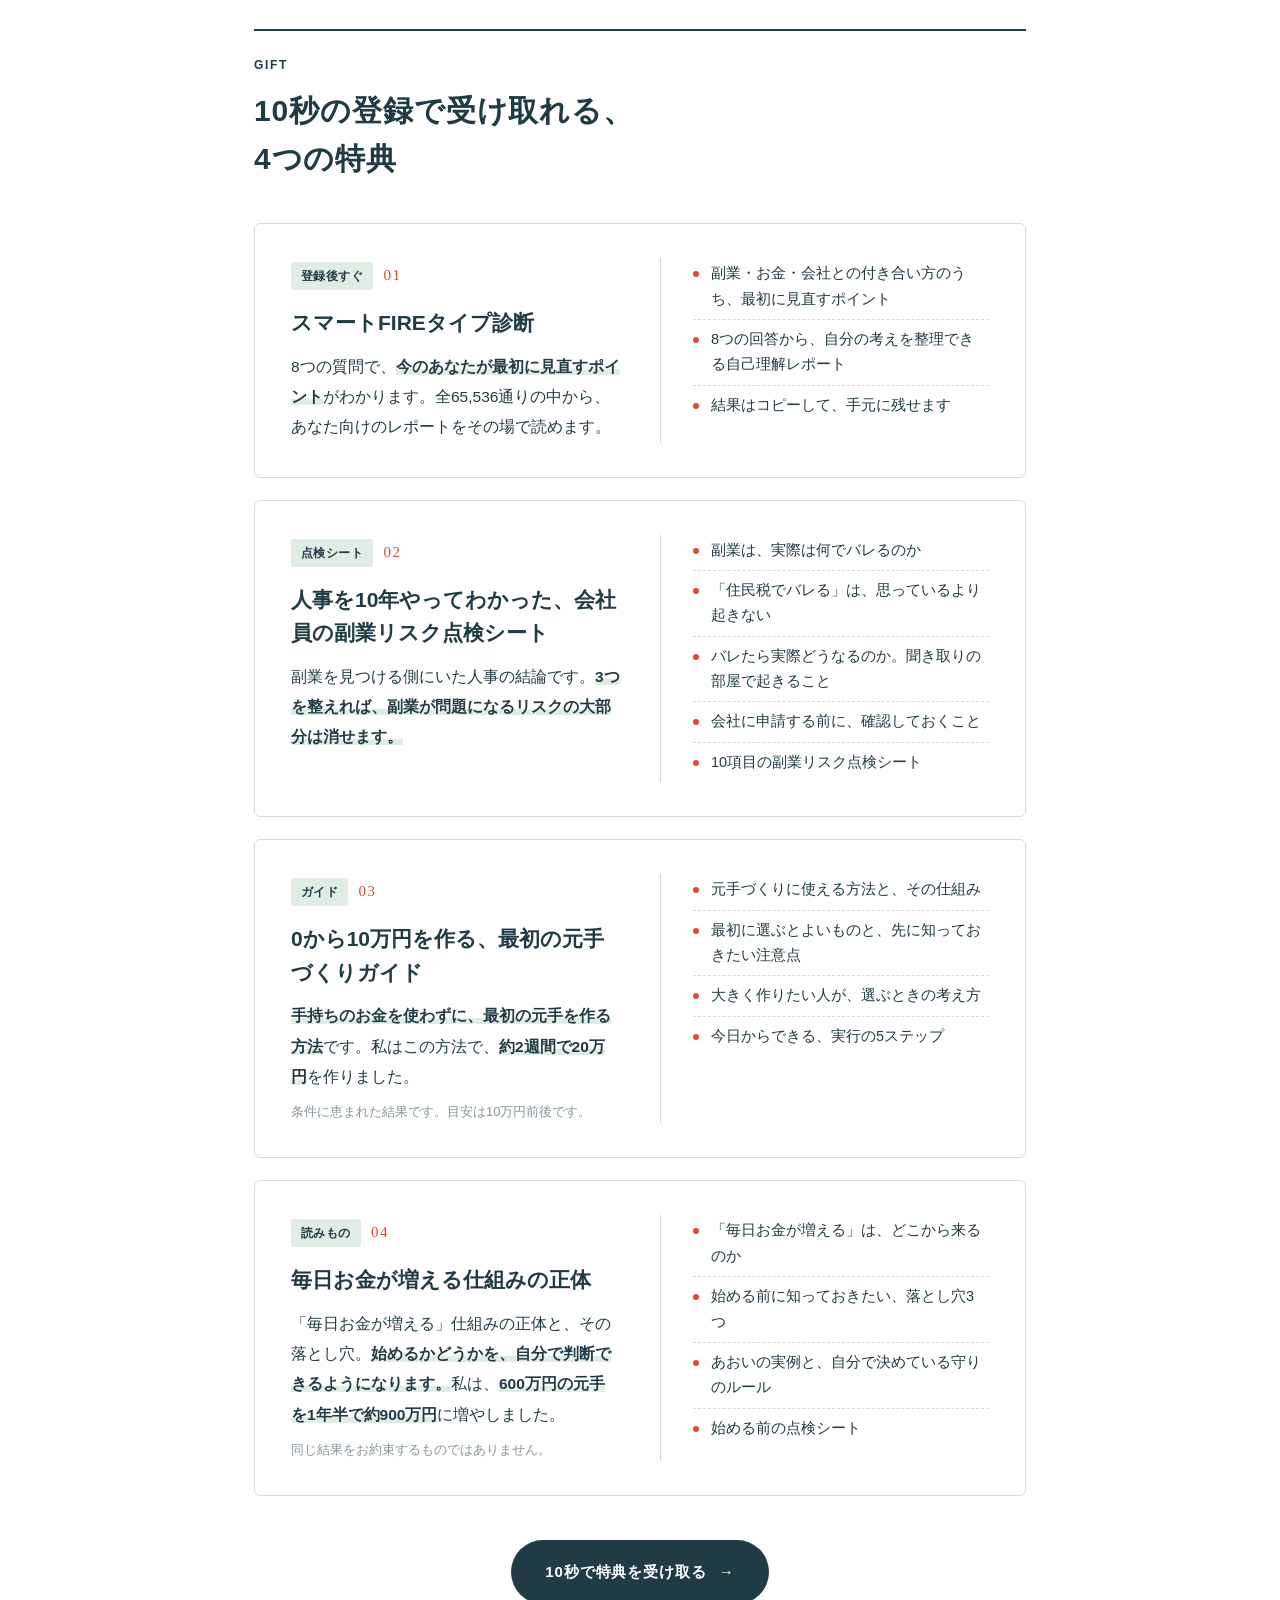
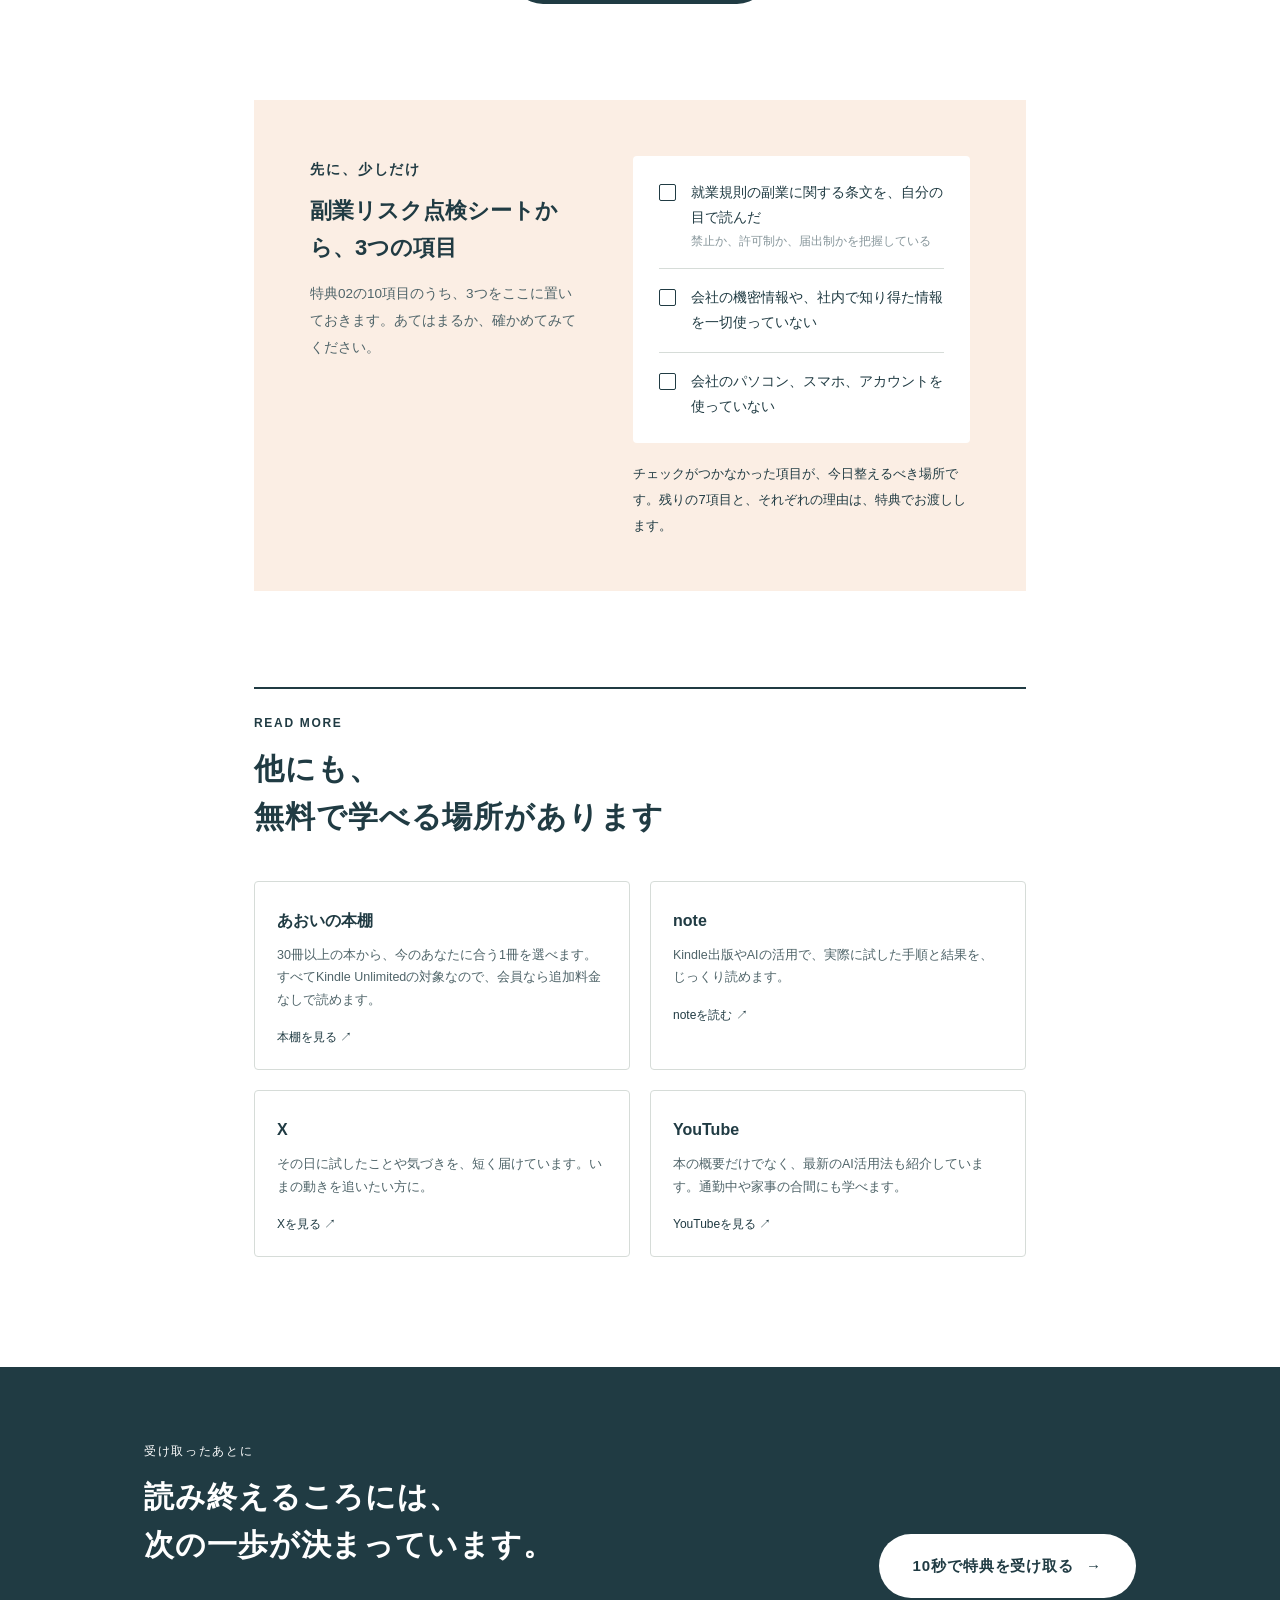
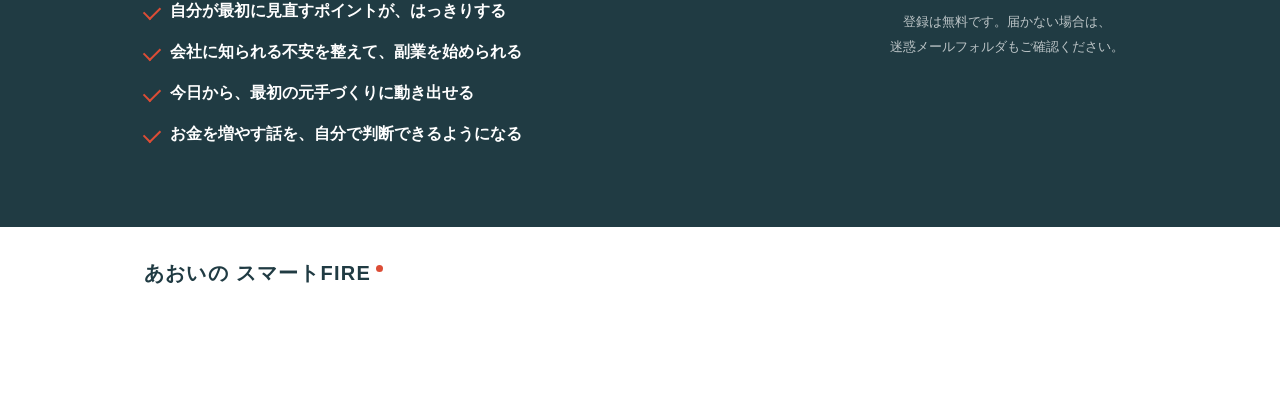
==== commit d6d21df3: "読者特典LPを改修（デザイン刷新・実績と特典内容の訴求・発信先の追加）" ====
--- a/index.html
+++ b/index.html
@@ -3,241 +3,418 @@
 <head>
 <meta charset="UTF-8">
 <meta name="viewport" content="width=device-width, initial-scale=1">
+<meta name="color-scheme" content="light dark">
 <title>スマートFIRE 特典セット</title>
 <meta name="description" content="会社に頼らない生き方に興味がある方へ、スマートFIREの特典をお渡しするページです。">
 <meta property="og:type" content="website">
 <meta property="og:title" content="スマートFIRE 特典セット">
 <meta property="og:description" content="会社に頼らない生き方に興味がある方へ、スマートFIREの特典をお渡しするページです。">
-<link rel="preconnect" href="https://fonts.googleapis.com">
-<link rel="preconnect" href="https://fonts.gstatic.com" crossorigin>
-<link href="https://fonts.googleapis.com/css2?family=Noto+Sans+JP:wght@400;500;700&display=swap" rel="stylesheet">
+<meta property="og:image" content="https://bonus.aoi-kurokawa.com/ogp.png">
+<meta property="og:image:width" content="1200">
+<meta property="og:image:height" content="630">
+<meta name="twitter:card" content="summary_large_image">
+<meta name="twitter:image" content="https://bonus.aoi-kurokawa.com/ogp.png">
 <style>
 :root{
-  --bg:#f7f8f3;
-  --card:#ffffff;
-  --ink:#37403a;
-  --ink-soft:#6a736c;
-  --ink-faint:#98a09a;
-  --green:#2e7d55;        /* アクセント（深緑） */
-  --green-d:#276a49;      /* hover */
-  --green-soft:#8fb98c;
-  --gold:#a8842c;         /* 特典② */
-  --leaf-green:#5c8a5a;   /* 特典① */
-  --blue:#3f6aa0;         /* 特典③ */
-  --line:#e6e9e2;
-  --shadow:0 6px 24px rgba(46,125,85,.08);
+  --ink:#203b43;
+  --ink-soft:#4f6469;
+  --ink-faint:#86959a;
+  --paper:#faf9f5;
+  --white:#ffffff;
+  --mint:#e0ede5;
+  --peach:#fbeee4;
+  --red:#dc4d36;
+  --rule:#d6dcd8;
+  --band:#203b43;
+  --band-ink:#ffffff;
+}
+@media (prefers-color-scheme:dark){
+  :root{
+    --ink:#e4ece9;
+    --ink-soft:#b3c1bd;
+    --ink-faint:#83928e;
+    --paper:#131a1c;
+    --white:#1a2326;
+    --mint:#1f2f2b;
+    --peach:#2c2420;
+    --red:#e8664f;
+    --rule:#2f3c3e;
+    --band:#0d1416;
+    --band-ink:#e4ece9;
+  }
 }
 *{margin:0;padding:0;box-sizing:border-box;}
 html{-webkit-text-size-adjust:100%;}
-body{font-family:'Noto Sans JP',sans-serif;background:var(--bg);color:var(--ink);
-  line-height:1.9;font-size:16px;letter-spacing:.01em;overflow-x:hidden;}
-
-.wrap{max-width:760px;margin:0 auto;padding:0 22px;}
-section{padding:52px 0;}
-
-/* eyebrow */
-.eyebrow{font-size:12px;font-weight:700;letter-spacing:.28em;color:var(--green);}
-.eyebrow-jp{font-size:13px;color:var(--ink-soft);margin-top:6px;}
-
-/* 見出し */
-h2.sec{font-size:23px;font-weight:700;color:var(--ink);line-height:1.55;
-  padding-bottom:12px;margin-bottom:26px;position:relative;text-wrap:balance;}
-h2.sec::after{content:"";position:absolute;left:0;bottom:0;width:52px;height:3px;
-  background:var(--green);border-radius:2px;}
-
-p{margin-bottom:14px;}
-p:last-child{margin-bottom:0;}
+body{font-family:"Hiragino Kaku Gothic ProN","Hiragino Sans","Yu Gothic",Meiryo,sans-serif;
+  background:var(--white);color:var(--ink);font-size:17px;line-height:2;overflow-x:hidden;}
+a{color:inherit;}
+.wrap{max-width:1040px;margin:0 auto;padding:0 24px;}
+.narrow{max-width:820px;margin:0 auto;padding:0 24px;}
+
+/* ヘッダー */
+.site-head{padding:22px 0 18px;}
+.site-head .wrap{display:flex;align-items:center;gap:18px;}
+.logo{white-space:nowrap;font-size:28px;font-weight:800;letter-spacing:.06em;position:relative;padding-right:12px;line-height:1;}
+.logo::after{content:"";position:absolute;right:0;top:2px;width:7px;height:7px;border-radius:50%;background:var(--red);}
+.logo-sub{margin-left:.35em;}
+.tagline{font-size:11px;line-height:1.6;color:var(--ink-soft);}
+.greet{border-top:1px solid var(--rule);}
+.greet .wrap{display:flex;justify-content:space-between;align-items:center;gap:12px;
+  font-size:11px;color:var(--ink-soft);padding-top:9px;padding-bottom:9px;}
+.date{font-family:"Hiragino Mincho ProN","Yu Mincho",serif;font-size:12px;}
+
+/* 小見出しラベル */
+.kicker{font-size:12px;font-weight:700;letter-spacing:.14em;color:var(--ink);margin-bottom:10px;}
+h2{font-size:clamp(23px,5.4vw,30px);font-weight:800;line-height:1.6;letter-spacing:.03em;}
+.sec{padding:96px 0 0;}
+.sec-head{border-top:2px solid var(--ink);padding-top:22px;margin-bottom:40px;}
 .soft{color:var(--ink-soft);}
-.small{font-size:13.5px;color:var(--ink-soft);line-height:1.85;}
-
-/* ===== CTAボタン ===== */
-.cta{display:inline-flex;align-items:center;justify-content:center;gap:.5em;
-  background:var(--green);color:#fff;font-weight:700;font-size:17px;
-  text-decoration:none;padding:18px 34px;border-radius:44px;
-  box-shadow:0 8px 20px rgba(46,125,85,.28);transition:transform .15s ease,box-shadow .15s ease,background .15s ease;
-  text-wrap:balance;text-align:center;}
-.cta:hover{background:var(--green-d);transform:translateY(-2px);box-shadow:0 12px 26px rgba(46,125,85,.34);}
-.cta .arw{font-weight:400;}
-.cta-note{margin-top:12px;}
-
-/* 控えめな第2CTA（共感ボックス直後） */
-.sub-cta-wrap{text-align:center;margin-top:24px;}
-.cta.cta-soft{background:#fff;color:var(--green);border:1.5px solid var(--green-soft);
-  box-shadow:0 4px 14px rgba(46,125,85,.10);font-size:15px;padding:14px 28px;}
-.cta.cta-soft:hover{background:#f0f6f1;border-color:var(--green);
-  box-shadow:0 8px 18px rgba(46,125,85,.16);}
-
-/* スマホ用 下部追従CTA（デスクトップ非表示・最上部では出さない） */
-.sticky-cta{position:fixed;left:50%;bottom:14px;z-index:50;
-  display:none;align-items:center;justify-content:center;gap:.4em;
-  background:rgba(255,255,255,.96);color:var(--green);
-  border:1.5px solid var(--green-soft);border-radius:40px;
-  font-weight:700;font-size:14px;text-decoration:none;padding:11px 22px;
-  box-shadow:0 6px 20px rgba(46,125,85,.16);white-space:nowrap;
-  opacity:0;pointer-events:none;
-  transform:translateX(-50%) translateY(12px);
-  transition:opacity .4s ease,transform .4s ease;}
-.sticky-cta .arw{font-weight:400;}
-.sticky-cta.show{opacity:1;pointer-events:auto;
-  transform:translateX(-50%) translateY(0);}
-
-/* ===== ファーストビュー ===== */
-.hero{position:relative;padding:64px 0 54px;text-align:center;overflow:hidden;}
-.hero .wrap{position:relative;z-index:1;}
-.hero .eyebrow-jp{margin-bottom:22px;}
-.hero h1{font-weight:700;color:var(--ink);letter-spacing:.02em;
-  font-size:clamp(30px,7.4vw,46px);line-height:1.4;text-wrap:balance;margin-bottom:22px;}
-.hero h1 .l1{color:var(--green);}
-.hero .lead{font-size:clamp(16px,4.2vw,19px);font-weight:500;max-width:600px;margin:0 auto 12px;text-wrap:balance;}
-.hero .sub{font-size:15px;color:var(--ink-soft);max-width:560px;margin:0 auto 14px;text-wrap:balance;}
-.hero .chips{font-size:12.5px;color:var(--ink-faint);letter-spacing:.03em;
-  max-width:560px;margin:0 auto 26px;text-wrap:balance;}
-.hero .chips .sep{color:var(--green-soft);margin:0 .55em;}
-.hero .cta-note .small{margin:0;}
-.leaf{position:absolute;opacity:.5;pointer-events:none;z-index:0;}
-.leaf.a{top:-28px;right:-26px;width:150px;height:150px;transform:rotate(24deg);}
-.leaf.b{bottom:-40px;left:-34px;width:130px;height:130px;transform:rotate(205deg);}
-
-/* ===== 読者への一言 ===== */
-.note-block{background:var(--card);border-radius:16px;box-shadow:var(--shadow);
-  padding:30px 30px;border-left:4px solid var(--green-soft);}
-.note-block p{margin-bottom:10px;}
-.note-block p:last-child{margin-bottom:0;}
-.note-block .strong{color:var(--ink);font-weight:500;}
-
-/* ===== 特典カード ===== */
-.cards{display:grid;grid-template-columns:1fr 1fr;gap:18px;margin-bottom:34px;}
-.card{background:var(--card);border-radius:16px;box-shadow:var(--shadow);
-  padding:26px 24px 24px;border-top:4px solid var(--c,var(--green));position:relative;}
-.card .badge{display:inline-flex;align-items:center;justify-content:center;
-  width:34px;height:34px;border-radius:50%;background:var(--c,var(--green));color:#fff;
-  font-weight:700;font-size:14px;vertical-align:middle;}
-.card .label{font-size:11px;font-weight:700;letter-spacing:.2em;color:var(--c,var(--green));
-  margin-left:10px;vertical-align:middle;}
-.card .cap{display:block;margin-bottom:14px;}
-.card h3{font-size:17px;font-weight:700;line-height:1.55;margin-bottom:10px;color:var(--ink);}
-.card p{font-size:14px;color:var(--ink-soft);line-height:1.85;margin:0;}
-.card.c01{--c:var(--green);}
-.card.c02{--c:var(--gold);}
-.card.c03{--c:var(--leaf-green);}
-.card.c04{--c:var(--blue);}
-
-/* ===== 最終CTA ===== */
-.final{text-align:center;}
-.final .safe{margin-top:26px;text-align:left;max-width:600px;margin-left:auto;margin-right:auto;}
-.final .safe p{margin-bottom:8px;}
-
-/* ===== フッター ===== */
-footer{text-align:center;padding:34px 22px 46px;color:var(--ink-faint);font-size:13px;
-  border-top:1px solid var(--line);margin-top:10px;}
-
-/* ===== レスポンシブ ===== */
-@media (max-width:640px){
-  section{padding:42px 0;}
-  .cards{grid-template-columns:1fr;gap:14px;}
-  .cta{width:100%;padding:18px 20px;font-size:16px;}
-  .note-block{padding:22px 20px;}
-  h2.sec{font-size:20px;}
-  .hero{padding:48px 0 44px;}
-  .sticky-cta{display:inline-flex;}
+.small{font-size:13px;color:var(--ink-faint);line-height:1.9;}
+
+/* ボタン */
+.btn{display:inline-flex;align-items:center;justify-content:center;gap:12px;
+  background:var(--ink);color:var(--white);text-decoration:none;font-weight:700;font-size:15px;
+  letter-spacing:.06em;padding:17px 34px;border-radius:999px;transition:opacity .2s;}
+.btn:hover{opacity:.85;}
+.btn .arw{font-weight:400;}
+.btn.light{background:var(--band-ink);color:var(--band);}
+@media (prefers-color-scheme:dark){.btn{color:#131a1c;}}
+
+/* ファーストビュー */
+.hero{display:grid;grid-template-columns:1fr 1fr;min-height:440px;}
+.hero-text{background:var(--mint);padding:56px 48px;display:flex;flex-direction:column;justify-content:center;}
+.hero h1{font-size:clamp(28px,4.2vw,42px);font-weight:800;line-height:1.65;letter-spacing:.03em;margin-bottom:22px;}
+.hero p.lead{font-size:16.5px;line-height:2.05;margin-bottom:32px;}
+.hero .small{margin-top:14px;}
+.hero-visual{background:var(--peach);position:relative;overflow:hidden;display:flex;align-items:center;justify-content:center;padding:40px 24px;}
+
+/* 冊子の束（CSSだけで描く） */
+.booklets{position:relative;width:430px;height:530px;}
+.bk{position:absolute;left:0;width:380px;height:290px;background:var(--paper);border:1px solid var(--rule);
+  border-radius:4px;padding:18px 24px;box-shadow:0 2px 0 rgba(32,59,67,.05);}
+.bk .row{display:flex;align-items:baseline;gap:14px;}
+.bk .row .t{font-size:17px;line-height:1.55;white-space:normal;}
+.bk .n{font-family:"Hiragino Mincho ProN","Yu Mincho",serif;font-size:16px;color:var(--red);letter-spacing:.1em;}
+.bk .t{font-weight:800;font-size:17px;line-height:1.5;}
+.bk.b4{top:0;left:46px;transform:rotate(3deg);}
+.bk.b3{top:84px;left:30px;transform:rotate(-1.5deg);}
+.bk.b2{top:168px;left:14px;transform:rotate(1.5deg);}
+.bk.b1{top:252px;left:0;transform:rotate(-2deg);background:var(--white);height:262px;padding:26px 28px;}
+.bk.b1 .t{font-size:24px;}
+.bk.b1 .lead{font-size:15px;color:var(--ink-soft);margin-top:14px;line-height:1.9;}
+.bk.b1 .tag{position:absolute;right:24px;top:28px;font-size:13px;}
+.hero-visual{isolation:isolate;}
+.hero-visual>.booklets{position:relative;z-index:2;}
+.hero-photo{position:absolute;inset:0;z-index:0;background-size:cover;background-position:center;opacity:.35;filter:saturate(.45);
+  -webkit-mask-image:linear-gradient(to left,#000 30%,transparent 95%);mask-image:linear-gradient(to left,#000 30%,transparent 95%);}
+@media (prefers-color-scheme:dark){.hero-photo{opacity:.12;}}
+
+/* 書いている人 */
+.about{display:grid;grid-template-columns:1fr 1.2fr;gap:56px;align-items:start;}
+.name{font-size:22px;font-weight:800;letter-spacing:.05em;}
+.name span{font-size:12px;font-weight:400;color:var(--ink-faint);margin-left:10px;}
+.about p{margin-top:16px;font-size:16px;}
+.stats{display:grid;border-top:1px solid var(--rule);}
+.stat{padding:26px 0 24px;border-bottom:1px solid var(--rule);}
+.stat .v{font-size:76px;font-weight:800;letter-spacing:.01em;line-height:1.1;}
+.stat .v small{font-size:22px;font-weight:800;margin-left:4px;}
+.stat .v .pre{font-size:22px;font-weight:800;margin-right:4px;}
+.stat .k{font-size:15px;color:var(--ink-soft);line-height:1.8;margin-top:8px;}
+.stat .k b{color:var(--ink);font-weight:800;}
+.disclaimer{margin-top:14px;}
+
+/* 特典カード */
+.cards{display:grid;gap:22px;}
+.card{border:1px solid var(--rule);border-radius:6px;padding:34px 36px;background:var(--white);
+  display:grid;grid-template-columns:1fr 1fr;gap:12px 40px;}
+.tag{display:inline-block;background:var(--mint);font-size:12px;font-weight:700;padding:2px 10px;border-radius:2px;letter-spacing:.04em;}
+.card .no{font-family:"Hiragino Mincho ProN","Yu Mincho",serif;color:var(--red);font-size:15px;letter-spacing:.1em;margin-left:10px;}
+.card h3{font-size:21px;font-weight:800;line-height:1.6;margin:14px 0 12px;}
+.card .benefit{font-size:15.5px;line-height:1.95;}
+.card .benefit b{font-weight:800;background:linear-gradient(transparent 62%,var(--mint) 62%);}
+.cap-note{display:block;font-size:13px;color:var(--ink-faint);margin-top:8px;line-height:1.8;}
+.inside{border-left:1px solid var(--rule);padding-left:32px;}
+.inside .lbl{font-size:12px;font-weight:700;letter-spacing:.14em;color:var(--ink-faint);margin-bottom:8px;}
+.inside ul{list-style:none;margin-top:-4px;}
+.inside li{position:relative;padding:7px 0 7px 18px;font-size:14.5px;line-height:1.75;border-bottom:1px dashed var(--rule);}
+.inside li:last-child{border-bottom:none;}
+.inside li::before{content:"";position:absolute;left:0;top:17px;width:6px;height:6px;border-radius:50%;background:var(--red);}
+.cta-row{margin-top:44px;text-align:center;}
+.cta-row .small{margin-top:12px;}
+
+/* 先出し（ピーチの面） */
+.peach-box{background:var(--peach);padding:56px 56px 52px;display:grid;grid-template-columns:.9fr 1.1fr;gap:48px;}
+.peach-box h3{font-size:22px;font-weight:800;line-height:1.65;margin-bottom:14px;}
+.peach-box p{font-size:13.5px;}
+.checks{list-style:none;background:var(--white);border-radius:4px;padding:8px 26px;}
+.checks li{position:relative;padding:16px 0 16px 32px;border-bottom:1px solid var(--rule);font-size:14px;line-height:1.8;}
+.checks li:last-child{border-bottom:none;}
+.checks li::before{content:"";position:absolute;left:0;top:20px;width:15px;height:15px;border:1.5px solid var(--ink);border-radius:2px;}
+.checks .sub{display:block;font-size:12px;color:var(--ink-faint);}
+.peach-box .after{margin-top:18px;font-size:13px;}
+
+/* 発信先 */
+.links{display:grid;grid-template-columns:repeat(2,1fr);gap:20px;}
+.link{display:block;border:1px solid var(--rule);border-radius:4px;padding:22px 22px 20px;text-decoration:none;transition:border-color .2s;}
+.link:hover{border-color:var(--ink);}
+.link .t{font-weight:800;font-size:16px;}
+.link .d{font-size:12.5px;color:var(--ink-soft);margin-top:6px;line-height:1.8;}
+.link .go{font-size:12px;margin-top:14px;display:block;}
+
+/* 締めの帯 */
+.band{background:var(--band);color:var(--band-ink);margin-top:110px;padding:72px 0;}
+.band .wrap{display:flex;justify-content:space-between;align-items:center;gap:32px;}
+.band .kicker{color:var(--band-ink);font-weight:400;}
+.band h2{color:var(--band-ink);}
+.band .note{font-size:12px;opacity:.75;margin-top:10px;line-height:1.9;}
+.changes{list-style:none;margin-top:22px;}
+.changes li{position:relative;padding:6px 0 6px 26px;font-size:16px;font-weight:700;line-height:1.8;}
+.changes li::before{content:"";position:absolute;left:0;top:15px;width:14px;height:8px;border-left:2px solid var(--red);border-bottom:2px solid var(--red);transform:rotate(-45deg);}
+.band .side{text-align:center;}
+.band .side .small{color:var(--band-ink);opacity:.7;margin-top:12px;}
+
+footer{padding:36px 0 120px;}
+footer .wrap{display:flex;gap:24px;align-items:center;}
+footer .logo{font-size:20px;}
+footer .fine{font-size:12px;color:var(--ink-faint);line-height:1.8;}
+
+/* スマホ下部の追従ボタン */
+.sticky{position:fixed;left:16px;right:16px;bottom:14px;z-index:20;display:none;justify-content:center;
+  background:var(--ink);color:var(--white);text-decoration:none;font-weight:700;font-size:14px;letter-spacing:.06em;
+  padding:14px;border-radius:999px;opacity:0;pointer-events:none;transition:opacity .35s;}
+@media (prefers-color-scheme:dark){.sticky{color:#131a1c;}}
+.sticky.show{opacity:1;pointer-events:auto;}
+
+
+@media (max-width:1024px){.hero-text p.lead br{display:none;}}
+@media (max-width:760px){
+  .site-head .logo{font-size:21px;}
+  .hero-text{padding:36px 24px 36px;}
+  .hero h1{margin-bottom:16px;}
+  .hero p.lead{margin-bottom:24px;}
+  body{font-size:15.5px;}
+  .hero p.lead{font-size:15px;}
+  .about p{font-size:15px;}
+  .logo-sub{margin-left:.35em;}
+.tagline{display:none;}
+  .hero{grid-template-columns:1fr;min-height:0;}
+  .hero-text{padding:44px 24px 40px;}
+  .hero-visual{padding:24px 16px;}
+  .hero-visual{justify-content:flex-start;}
+  .booklets{transform:scale(.78);transform-origin:left top;height:420px;margin:0 0 -6px calc(50% - 168px);flex-shrink:0;}
+  .btn{width:100%;}
+  .about{grid-template-columns:1fr;gap:28px;}
+  .stat .v{font-size:58px;}
+  .cards{gap:16px;}
+  .card{grid-template-columns:1fr;padding:26px 22px;}
+  .card h3{font-size:19px;}
+  .cap-note{display:block;font-size:13px;color:var(--ink-faint);margin-top:8px;line-height:1.8;}
+.inside{border-left:none;padding-left:0;border-top:1px solid var(--rule);padding-top:14px;margin-top:6px;}
+  .peach-box{grid-template-columns:1fr;padding:40px 22px;gap:24px;}
+  .links{grid-template-columns:1fr;gap:12px;}
+  .sec{padding-top:72px;}
+  .band{margin-top:80px;padding:56px 0;}
+  .band .wrap{flex-direction:column;align-items:stretch;}
+  .sticky{display:flex;}
 }
 </style>
 </head>
 <body>
 
-<!-- セクション1：ファーストビュー -->
-<header class="hero">
-  <svg class="leaf a" viewBox="0 0 100 100" aria-hidden="true"><path fill="#d7e6d3" d="M50 8 C30 24 24 52 40 78 C42 55 47 34 62 18 C56 32 52 52 52 78 C70 54 70 26 50 8Z"/></svg>
-  <svg class="leaf b" viewBox="0 0 100 100" aria-hidden="true"><path fill="#e0ecdc" d="M50 8 C30 24 24 52 40 78 C42 55 47 34 62 18 C56 32 52 52 52 78 C70 54 70 26 50 8Z"/></svg>
+
+<header class="site-head">
   <div class="wrap">
-    <div class="eyebrow">SMART FIRE</div>
-    <div class="eyebrow-jp">会社に頼らない生き方に興味がある方へ</div>
-    <h1><span class="l1">スマートFIRE</span> 特典セット</h1>
-    <p class="lead">会社を辞めずに、会社に縛られない人生を作る。そのための特典を、4つご用意しました。</p>
-    <p class="sub">10秒の登録で、スマートFIREタイプ診断をすぐに確認できます。そのあとは、3つの特典も順番に届きます。</p>
-    <p class="chips">タイプ診断<span class="sep">／</span>副業リスク点検<span class="sep">／</span>元手づくり<span class="sep">／</span>お金の仕組み</p>
-    <a id="cta-hero" class="cta" href="https://aoi-kurochan.com/p/r/qe5gU7Iv">10秒で特典を受け取る <span class="arw">→</span></a>
-    <div class="cta-note">
-      <p class="small">登録は無料です。<br>不要になれば、いつでも解除できます。</p>
-    </div>
+    <div class="logo">あおいの<span class="logo-sub">スマートFIRE</span></div>
   </div>
 </header>
 
-<!-- セクション2：読者への一言 -->
-<section>
+<!-- 1. ファーストビュー -->
+<section class="wrap" style="padding-top:0;padding-left:0;padding-right:0;max-width:1040px;">
+  <div class="hero">
+    <div class="hero-text">
+      <p class="kicker">スマートFIRE 特典セット</p>
+      <h1>会社を辞めずに、<br>会社に縛られない<br>人生を。</h1>
+      <p class="lead">会社に頼らない生き方に興味がある方へ、<br>そのための特典を4つ用意しました。<br>登録すると、まずタイプ診断をすぐに受けられます。</p>
+      <div>
+        <a class="btn" data-track="cta-hero" href="https://aoi-kurochan.com/p/r/qe5gU7Iv">10秒で特典を受け取る <span class="arw">→</span></a>
+        <p class="small">登録は無料です。<br>不要になれば、いつでも解除できます。</p>
+      </div>
+    </div>
+    <div class="hero-visual" aria-hidden="true">
+      <div class="hero-photo" style="background-image:url(hero-desk.jpg)"></div>
+      <div class="booklets">
+        <div class="bk b4"><div class="row"><span class="n">04</span><span class="t">毎日お金が増える仕組みの正体</span></div></div>
+        <div class="bk b3"><div class="row"><span class="n">03</span><span class="t">0から10万円を作る、<br>最初の元手づくりガイド</span></div></div>
+        <div class="bk b2"><div class="row"><span class="n">02</span><span class="t">人事を10年やってわかった、<br>会社員の副業リスク点検シート</span></div></div>
+        <div class="bk b1"><span class="tag">登録後すぐ</span><div class="row"><span class="n">01</span></div><div class="t" style="margin-top:6px">スマートFIRE<br>タイプ診断</div><p class="lead">8つの質問に答えると、<br>あなた向けのレポートが読めます。</p></div>
+      </div>
+    </div>
+  </div>
+</section>
+
+<!-- 2. 書いている人 -->
+<section class="sec">
+  <div class="narrow">
+    <div class="sec-head">
+      <p class="kicker">ABOUT</p>
+      <h2>私は、こんな人です</h2>
+    </div>
+    <div class="about">
+      <div>
+        <p class="name">あおい<span>黒川葵</span></p>
+        <p>会社員として働きながら、AIやKindle出版を活用し、自分で選べる選択肢を少しずつ増やしています。</p>
+        <p>成功だけでなく、実際に試したこと、迷ったこと、失敗から分かったことも共有します。</p>
+      </div>
+      <div>
+        <div class="stats">
+          <div class="stat"><div class="v"><span class="pre">月</span>7<small>桁</small></div><p class="k">会社員のまま、<b>副業収入が月7桁を達成しました。</b></p></div>
+          <div class="stat"><div class="v">500<small>万円超</small></div><p class="k">Kindle印税の累計（出版を始めてから1年半）</p></div>
+          <div class="stat"><div class="v">30<small>冊以上</small></div><p class="k">これまでに出版したKindle本</p></div>
+        </div>
+        <p class="small disclaimer">ここに書いた数字は、あおい個人の実績です。同じ成果をお約束するものではありません。</p>
+      </div>
+    </div>
+  </div>
+</section>
+
+<!-- 3. 特典 -->
+<section class="sec">
+  <div class="narrow">
+    <div class="sec-head">
+      <p class="kicker">GIFT</p>
+      <h2>10秒の登録で受け取れる、<br>4つの特典</h2>
+    </div>
+    <div class="cards">
+      <div class="card">
+        <div>
+          <span class="tag">登録後すぐ</span><span class="no">01</span>
+          <h3>スマートFIREタイプ診断</h3>
+          <p class="benefit">8つの質問で、<b>今のあなたが最初に見直すポイント</b>がわかります。全65,536通りの中から、あなた向けのレポートをその場で読めます。</p>
+        </div>
+        <div class="inside"><ul>
+          <li>副業・お金・会社との付き合い方のうち、最初に見直すポイント</li>
+          <li>8つの回答から、自分の考えを整理できる自己理解レポート</li>
+          <li>結果はコピーして、手元に残せます</li>
+        </ul></div>
+      </div>
+      <div class="card">
+        <div>
+          <span class="tag">点検シート</span><span class="no">02</span>
+          <h3>人事を10年やってわかった、会社員の副業リスク点検シート</h3>
+          <p class="benefit">副業を見つける側にいた人事の結論です。<b>3つを整えれば、副業が問題になるリスクの大部分は消せます。</b></p>
+        </div>
+        <div class="inside"><ul>
+          <li>副業は、実際は何でバレるのか</li>
+          <li>「住民税でバレる」は、思っているより起きない</li>
+          <li>バレたら実際どうなるのか。聞き取りの部屋で起きること</li>
+          <li>会社に申請する前に、確認しておくこと</li>
+          <li>10項目の副業リスク点検シート</li>
+        </ul></div>
+      </div>
+      <div class="card">
+        <div>
+          <span class="tag">ガイド</span><span class="no">03</span>
+          <h3>0から10万円を作る、最初の元手づくりガイド</h3>
+          <p class="benefit"><b>手持ちのお金を使わずに、最初の元手を作る方法</b>です。私はこの方法で、<b>約2週間で20万円</b>を作りました。<span class="cap-note">条件に恵まれた結果です。目安は10万円前後です。</span></p>
+        </div>
+        <div class="inside"><ul>
+          <li>元手づくりに使える方法と、その仕組み</li>
+          <li>最初に選ぶとよいものと、先に知っておきたい注意点</li>
+          <li>大きく作りたい人が、選ぶときの考え方</li>
+          <li>今日からできる、実行の5ステップ</li>
+        </ul></div>
+      </div>
+      <div class="card">
+        <div>
+          <span class="tag">読みもの</span><span class="no">04</span>
+          <h3>毎日お金が増える仕組みの正体</h3>
+          <p class="benefit">「毎日お金が増える」仕組みの正体と、その落とし穴。<b>始めるかどうかを、自分で判断できるようになります。</b>私は、<b>600万円の元手を1年半で約900万円</b>に増やしました。<span class="cap-note">同じ結果をお約束するものではありません。</span></p>
+        </div>
+        <div class="inside"><ul>
+          <li>「毎日お金が増える」は、どこから来るのか</li>
+          <li>始める前に知っておきたい、落とし穴3つ</li>
+          <li>あおいの実例と、自分で決めている守りのルール</li>
+          <li>始める前の点検シート</li>
+        </ul></div>
+      </div>
+    </div>
+    <div class="cta-row">
+      <a class="btn" data-track="cta-mid" href="https://aoi-kurochan.com/p/r/qe5gU7Iv">10秒で特典を受け取る <span class="arw">→</span></a>
+    </div>
+  </div>
+</section>
+
+<!-- 4. 点検シートの先出し -->
+<section class="sec">
+  <div class="narrow">
+    <div class="peach-box">
+      <div>
+        <p class="kicker">先に、少しだけ</p>
+        <h3>副業リスク点検シートから、3つの項目</h3>
+        <p class="soft">特典02の10項目のうち、3つをここに置いておきます。あてはまるか、確かめてみてください。</p>
+      </div>
+      <div>
+        <ul class="checks">
+          <li>就業規則の副業に関する条文を、自分の目で読んだ<span class="sub">禁止か、許可制か、届出制かを把握している</span></li>
+          <li>会社の機密情報や、社内で知り得た情報を一切使っていない</li>
+          <li>会社のパソコン、スマホ、アカウントを使っていない</li>
+        </ul>
+        <p class="after">チェックがつかなかった項目が、今日整えるべき場所です。残りの7項目と、それぞれの理由は、特典でお渡しします。</p>
+      </div>
+    </div>
+  </div>
+</section>
+
+<!-- 5. ほかの発信 -->
+<section class="sec">
+  <div class="narrow">
+    <div class="sec-head">
+      <p class="kicker">READ MORE</p>
+      <h2>他にも、<br>無料で学べる場所があります</h2>
+    </div>
+    <div class="links">
+      <a class="link" data-track="link-bookshelf" href="https://books.aoi-kurokawa.com/"><span class="t">あおいの本棚</span><span class="d" style="display:block">30冊以上の本から、今のあなたに合う1冊を選べます。すべてKindle Unlimitedの対象なので、会員なら追加料金なしで読めます。</span><span class="go">本棚を見る ↗</span></a>
+      <a class="link" data-track="link-note" href="https://note.com/kurokawa_aoi"><span class="t">note</span><span class="d" style="display:block">Kindle出版やAIの活用で、実際に試した手順と結果を、じっくり読めます。</span><span class="go">noteを読む ↗</span></a>
+      <a class="link" data-track="link-x" href="https://x.com/aoi_kurochan"><span class="t">X</span><span class="d" style="display:block">その日に試したことや気づきを、短く届けています。いまの動きを追いたい方に。</span><span class="go">Xを見る ↗</span></a>
+      <a class="link" data-track="link-youtube" href="https://www.youtube.com/channel/UCqzp3SPlg7a4MgVbpHE-VqQ"><span class="t">YouTube</span><span class="d" style="display:block">本の概要だけでなく、最新のAI活用法も紹介しています。通勤中や家事の合間にも学べます。</span><span class="go">YouTubeを見る ↗</span></a>
+    </div>
+  </div>
+</section>
+
+<!-- 6. 締めの帯 -->
+<section class="band">
   <div class="wrap">
-    <div class="note-block">
-      <p class="strong">会社を辞めたい。でも、いきなり辞めるのは怖い。</p>
-      <p>その気持ちは、無理に否定しなくて大丈夫です。</p>
-      <p>大切なのは、勢いで辞めることではなく、会社にいる間に、選択肢を少しずつ育てていくこと。</p>
-      <p>このページの特典は、その最初の一歩を軽くするために作りました。</p>
-    </div>
-    <div class="sub-cta-wrap">
-      <a id="cta-mid" class="cta cta-soft" href="https://aoi-kurochan.com/p/r/qe5gU7Iv">まずは、無料で受け取ってみる <span class="arw">→</span></a>
-    </div>
-  </div>
-</section>
-
-<!-- セクション3：特典カード -->
-<section>
+    <div>
+      <p class="kicker">受け取ったあとに</p>
+      <h2>読み終えるころには、<br>次の一歩が決まっています。</h2>
+      <ul class="changes">
+        <li>自分が最初に見直すポイントが、はっきりする</li>
+        <li>会社に知られる不安を整えて、副業を始められる</li>
+        <li>今日から、最初の元手づくりに動き出せる</li>
+        <li>お金を増やす話を、自分で判断できるようになる</li>
+      </ul>
+    </div>
+    <div class="side">
+      <a class="btn light" data-track="cta-bottom" href="https://aoi-kurochan.com/p/r/qe5gU7Iv">10秒で特典を受け取る <span class="arw">→</span></a>
+      <p class="small">登録は無料です。届かない場合は、<br>迷惑メールフォルダもご確認ください。</p>
+    </div>
+  </div>
+</section>
+
+<footer>
   <div class="wrap">
-    <h2 class="sec">10秒の登録で受け取れる、4つの特典</h2>
-    <div class="cards">
-      <div class="card c01">
-        <span class="cap"><span class="badge">01</span><span class="label">DIAGNOSIS</span></span>
-        <h3>スマートFIREタイプ診断</h3>
-        <p>8つの質問に答えるだけで、副業、お金、会社との付き合い方のうち、今のあなたが最初に見直すポイントがわかります。</p>
-      </div>
-      <div class="card c02">
-        <span class="cap"><span class="badge">02</span><span class="label">CHECK</span></span>
-        <h3>人事を10年やってわかった、会社員の副業リスク点検シート</h3>
-        <p>「会社に知られたらどうしよう」という不安を、見つける側にいた人事の視点で、10個の点検項目に整理しました。</p>
-      </div>
-      <div class="card c03">
-        <span class="cap"><span class="badge">03</span><span class="label">METHOD</span></span>
-        <h3>0から10万円を作る、最初の元手づくりガイド</h3>
-        <p>会社員のまま、最初の元手を作るために知っておきたい方法と注意点をまとめました。</p>
-      </div>
-      <div class="card c04">
-        <span class="cap"><span class="badge">04</span><span class="label">MONEY</span></span>
-        <h3>毎日お金が増える仕組みの正体</h3>
-        <p>毎日お金が増える仕組みと、始める前に知っておきたい落とし穴をまとめました。</p>
-      </div>
-    </div>
-  </div>
-</section>
-
-<!-- 最終CTAと安心文言 -->
-<section class="final">
-  <div class="wrap">
-    <a id="cta-bottom" class="cta" href="https://aoi-kurochan.com/p/r/qe5gU7Iv">10秒で特典を受け取る <span class="arw">→</span></a>
-    <div class="safe">
-      <p class="small">登録は無料です。登録後、診断と3つの資料を順番にお届けします。</p>
-      <p class="small">入力いただいた情報は、スマートFIREに関する情報提供のために使用します。</p>
-      <p class="small">不要になった場合は、いつでも配信停止できます。</p>
-      <p class="small">特典が届かない場合は、迷惑メールフォルダやプロモーションフォルダもご確認ください。</p>
-    </div>
-  </div>
-</section>
-
-<footer>© あおいの Smart FIRE 日記</footer>
-
-<a id="sticky-cta" class="sticky-cta" href="https://aoi-kurochan.com/p/r/qe5gU7Iv">無料で特典を受け取る <span class="arw">→</span></a>
+    <div class="logo">あおいの<span class="logo-sub">スマートFIRE</span></div>
+  </div>
+</footer>
+
+<a id="sticky" class="sticky" data-track="cta-sticky" href="https://aoi-kurochan.com/p/r/qe5gU7Iv">10秒で特典を受け取る →</a>
+
 <script>
 (function(){
-  var el=document.getElementById('sticky-cta');
-  if(!el)return;
-  var hero=document.querySelector('.hero');
-  function onScroll(){
-    var threshold=hero?hero.offsetHeight-40:320;
-    if(window.scrollY>threshold){el.classList.add('show');}
-    else{el.classList.remove('show');}
-  }
-  window.addEventListener('scroll',onScroll,{passive:true});
-  window.addEventListener('resize',onScroll,{passive:true});
-  onScroll();
+  var s=document.getElementById('sticky'),h=document.querySelector('.hero');
+  function f(){ if(!s)return; var r=h?h.getBoundingClientRect().bottom:0; s.classList.toggle('show', r<0); }
+  window.addEventListener('scroll',f,{passive:true}); f();
 })();
 </script>
-
 </body>
 </html>
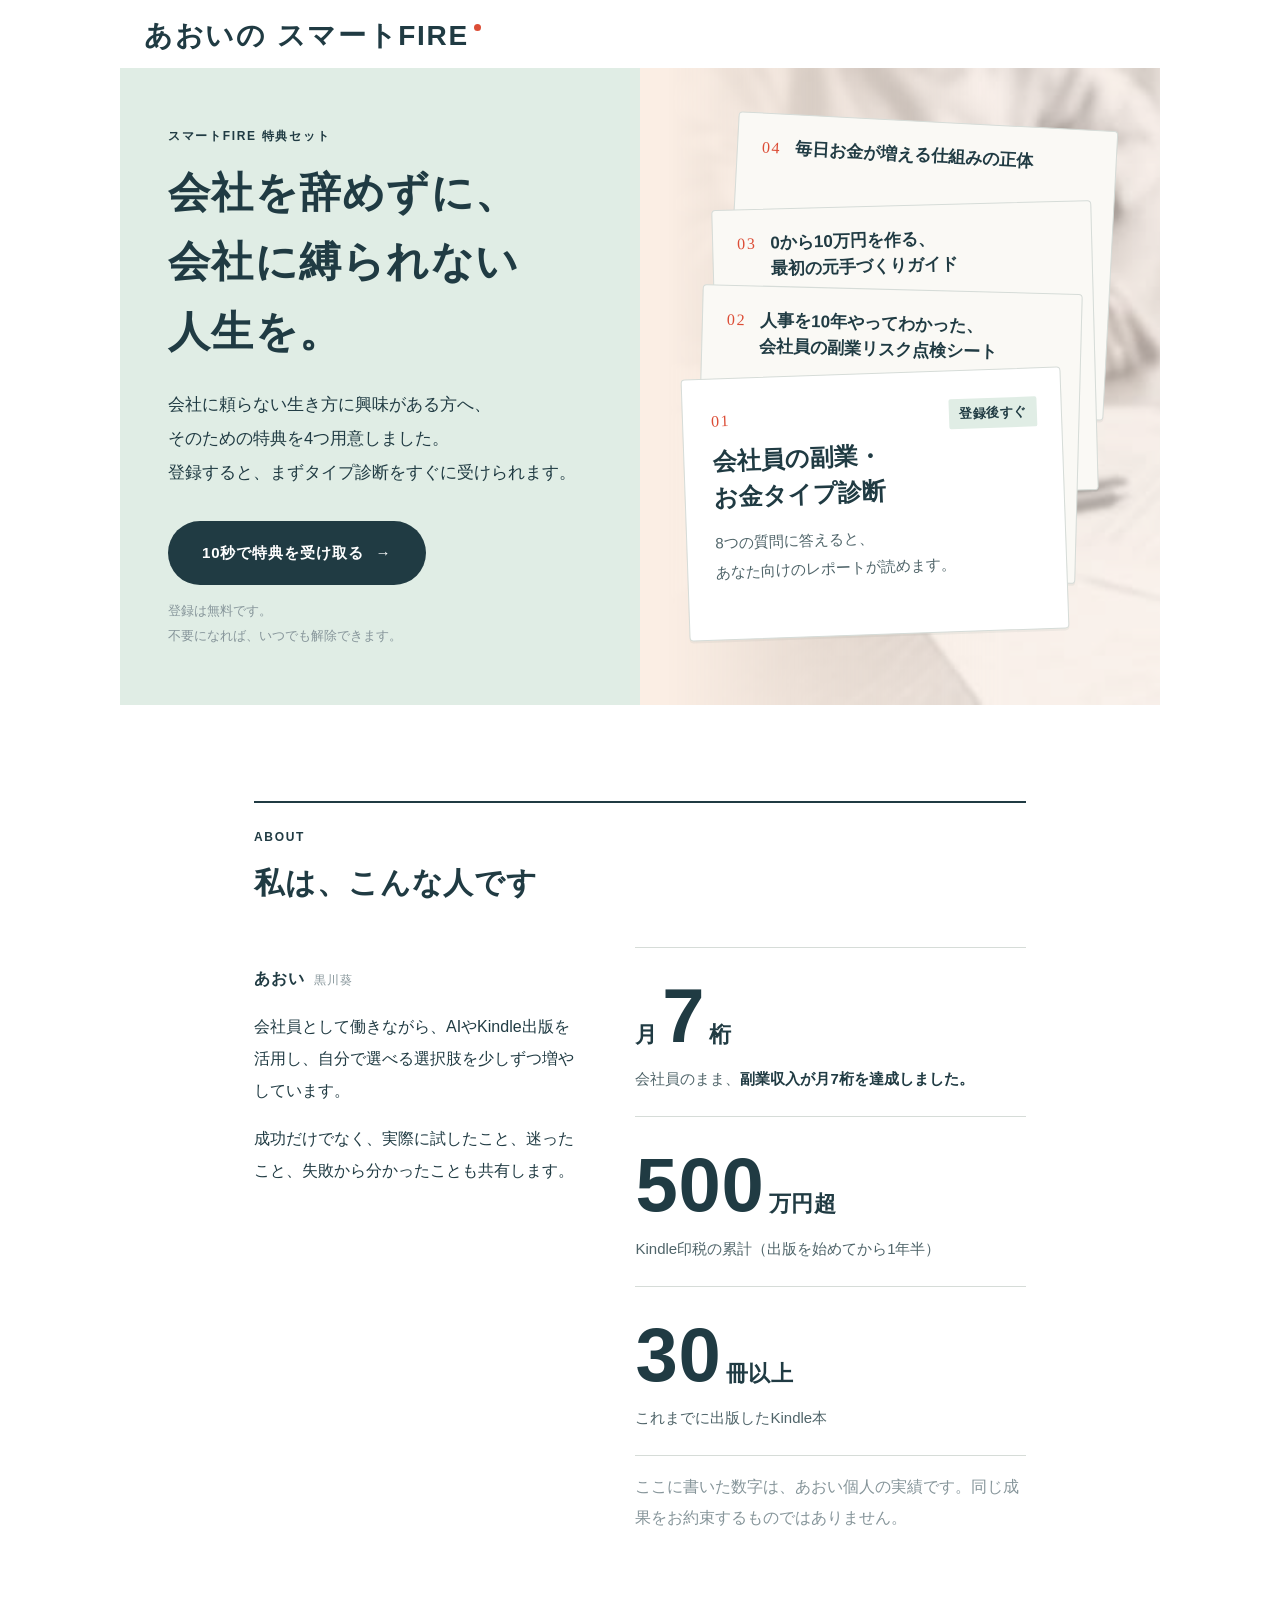
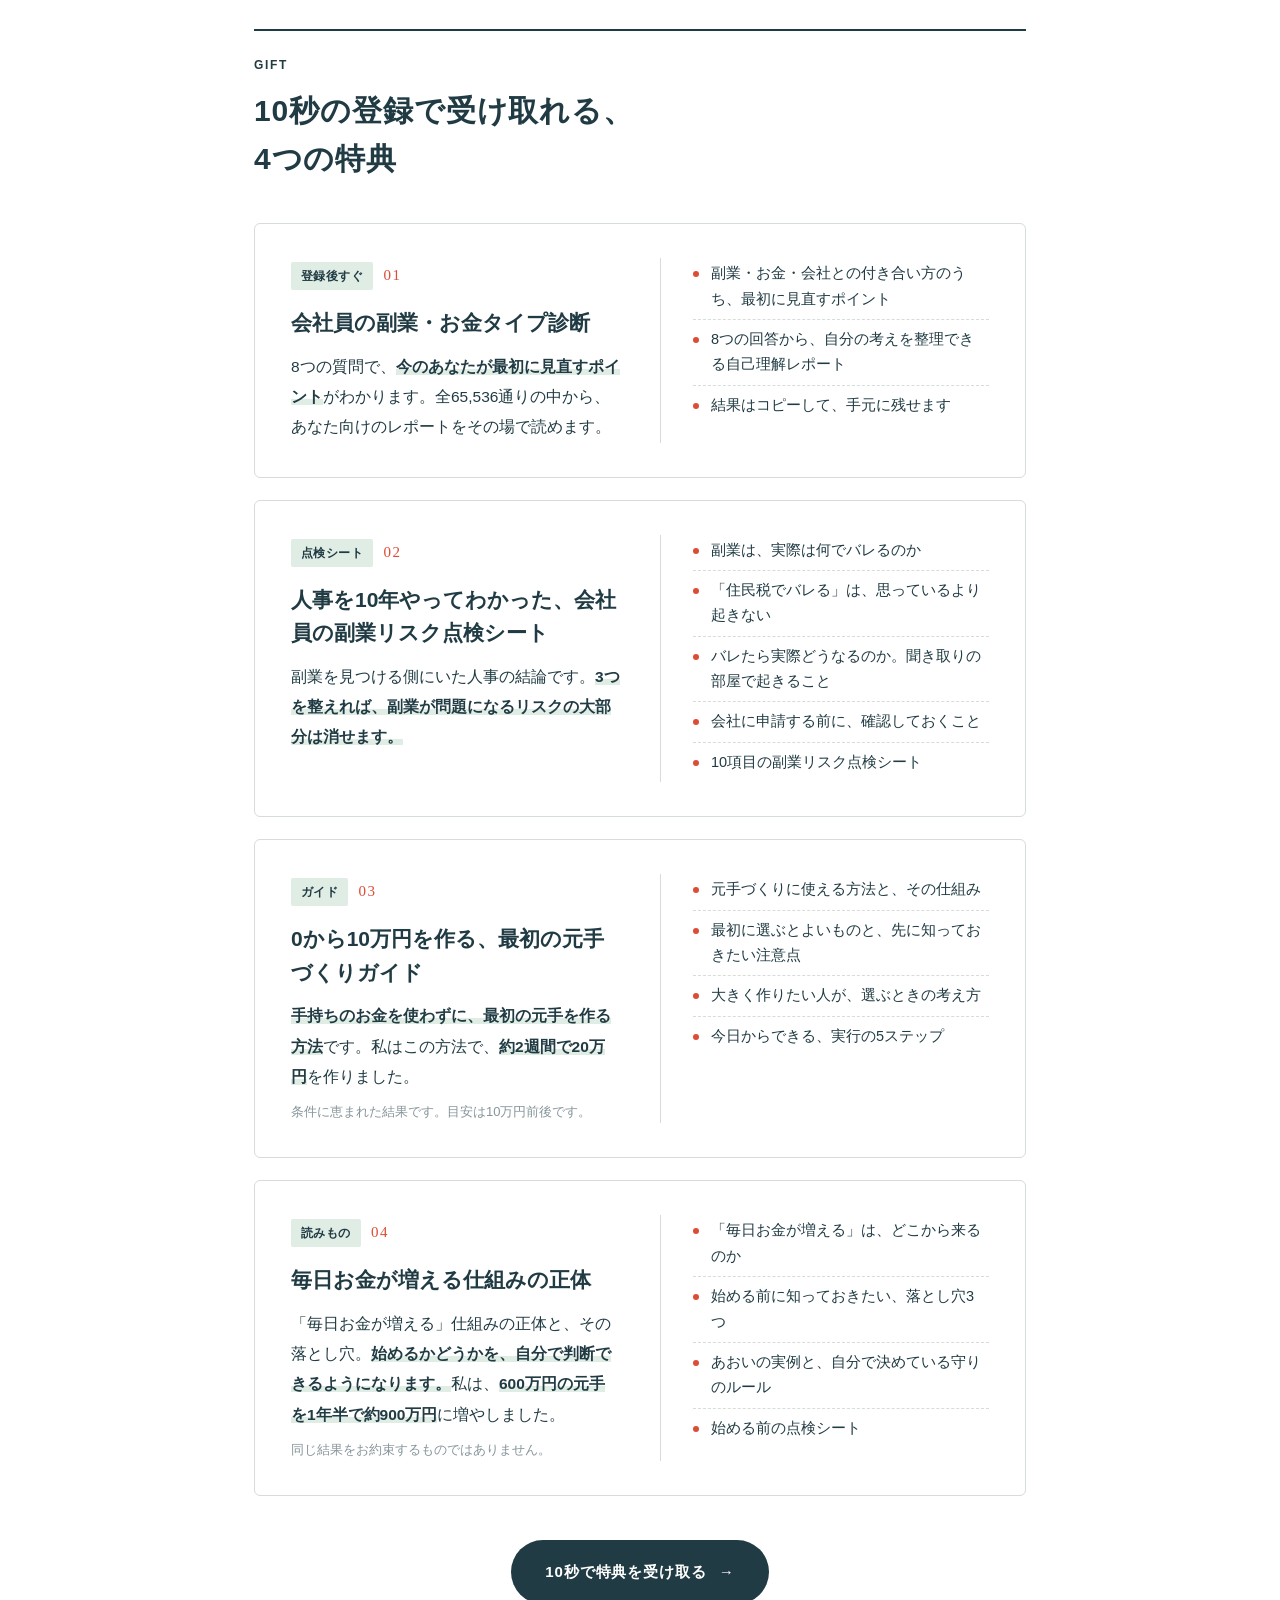
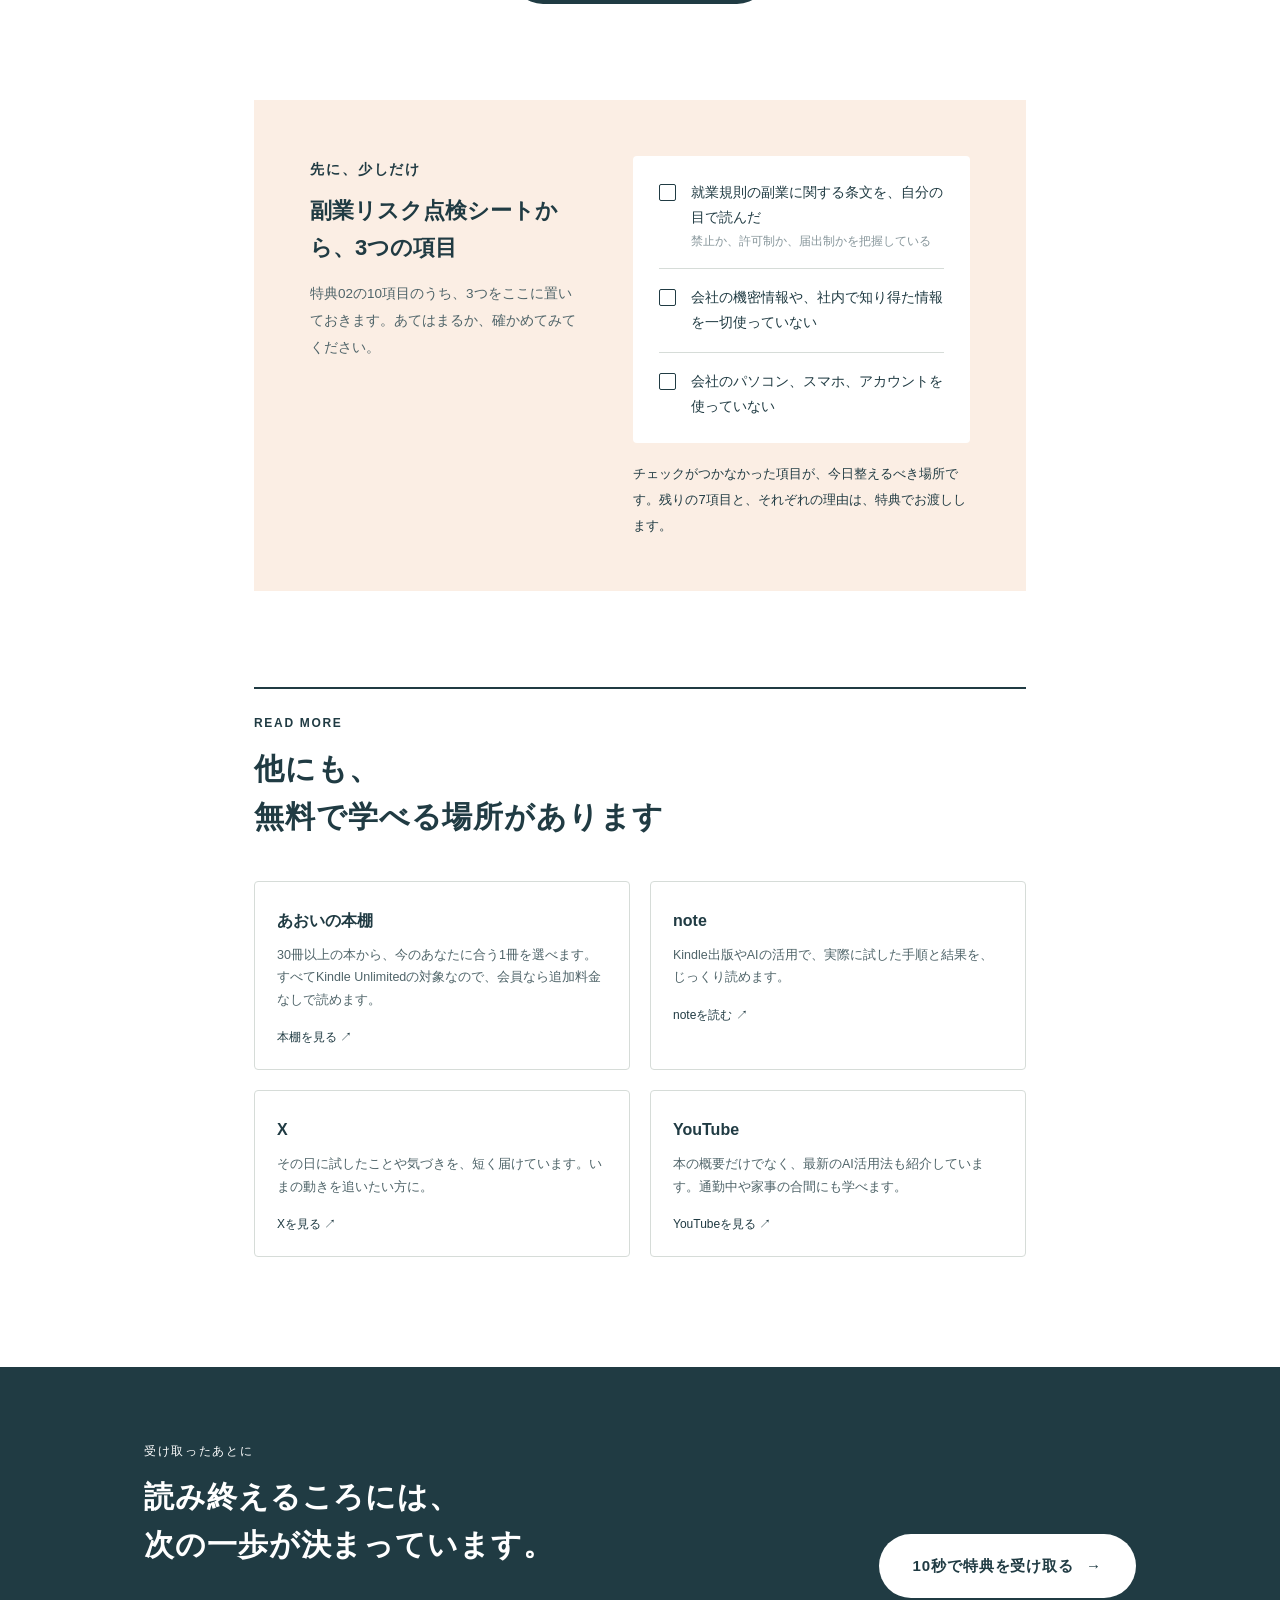
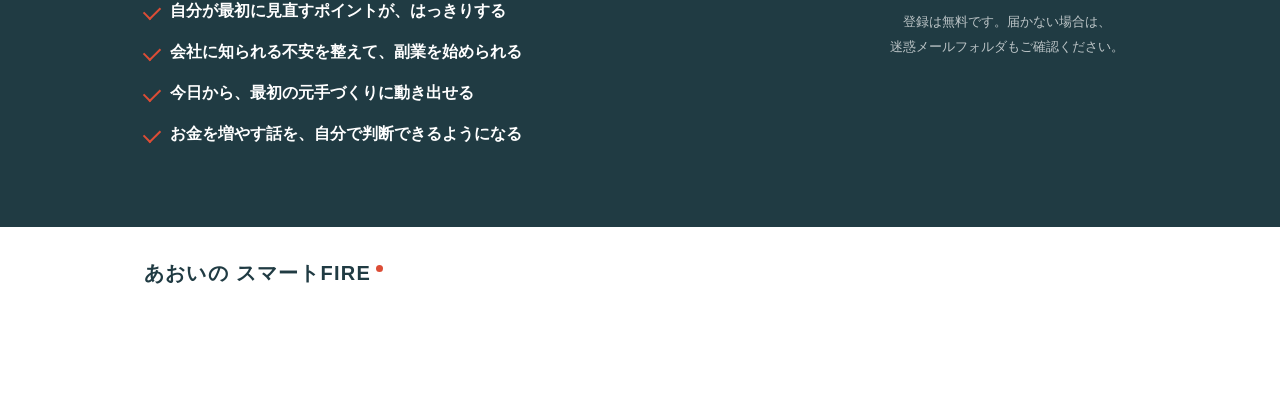
==== commit 0fb5a05a: "読者特典LP：常に明るい表示に固定し、診断名を「会社員の副業・お金タイプ診断」に変更" ====
--- a/index.html
+++ b/index.html
@@ -3,7 +3,7 @@
 <head>
 <meta charset="UTF-8">
 <meta name="viewport" content="width=device-width, initial-scale=1">
-<meta name="color-scheme" content="light dark">
+<meta name="color-scheme" content="light">
 <title>スマートFIRE 特典セット</title>
 <meta name="description" content="会社に頼らない生き方に興味がある方へ、スマートFIREの特典をお渡しするページです。">
 <meta property="og:type" content="website">
@@ -28,21 +28,6 @@
   --band:#203b43;
   --band-ink:#ffffff;
 }
-@media (prefers-color-scheme:dark){
-  :root{
-    --ink:#e4ece9;
-    --ink-soft:#b3c1bd;
-    --ink-faint:#83928e;
-    --paper:#131a1c;
-    --white:#1a2326;
-    --mint:#1f2f2b;
-    --peach:#2c2420;
-    --red:#e8664f;
-    --rule:#2f3c3e;
-    --band:#0d1416;
-    --band-ink:#e4ece9;
-  }
-}
 *{margin:0;padding:0;box-sizing:border-box;}
 html{-webkit-text-size-adjust:100%;}
 body{font-family:"Hiragino Kaku Gothic ProN","Hiragino Sans","Yu Gothic",Meiryo,sans-serif;
@@ -78,7 +63,6 @@
 .btn:hover{opacity:.85;}
 .btn .arw{font-weight:400;}
 .btn.light{background:var(--band-ink);color:var(--band);}
-@media (prefers-color-scheme:dark){.btn{color:#131a1c;}}
 
 /* ファーストビュー */
 .hero{display:grid;grid-template-columns:1fr 1fr;min-height:440px;}
@@ -107,7 +91,6 @@
 .hero-visual>.booklets{position:relative;z-index:2;}
 .hero-photo{position:absolute;inset:0;z-index:0;background-size:cover;background-position:center;opacity:.35;filter:saturate(.45);
   -webkit-mask-image:linear-gradient(to left,#000 30%,transparent 95%);mask-image:linear-gradient(to left,#000 30%,transparent 95%);}
-@media (prefers-color-scheme:dark){.hero-photo{opacity:.12;}}
 
 /* 書いている人 */
 .about{display:grid;grid-template-columns:1fr 1.2fr;gap:56px;align-items:start;}
@@ -182,7 +165,6 @@
 .sticky{position:fixed;left:16px;right:16px;bottom:14px;z-index:20;display:none;justify-content:center;
   background:var(--ink);color:var(--white);text-decoration:none;font-weight:700;font-size:14px;letter-spacing:.06em;
   padding:14px;border-radius:999px;opacity:0;pointer-events:none;transition:opacity .35s;}
-@media (prefers-color-scheme:dark){.sticky{color:#131a1c;}}
 .sticky.show{opacity:1;pointer-events:auto;}
 
 
@@ -246,7 +228,7 @@
         <div class="bk b4"><div class="row"><span class="n">04</span><span class="t">毎日お金が増える仕組みの正体</span></div></div>
         <div class="bk b3"><div class="row"><span class="n">03</span><span class="t">0から10万円を作る、<br>最初の元手づくりガイド</span></div></div>
         <div class="bk b2"><div class="row"><span class="n">02</span><span class="t">人事を10年やってわかった、<br>会社員の副業リスク点検シート</span></div></div>
-        <div class="bk b1"><span class="tag">登録後すぐ</span><div class="row"><span class="n">01</span></div><div class="t" style="margin-top:6px">スマートFIRE<br>タイプ診断</div><p class="lead">8つの質問に答えると、<br>あなた向けのレポートが読めます。</p></div>
+        <div class="bk b1"><span class="tag">登録後すぐ</span><div class="row"><span class="n">01</span></div><div class="t" style="margin-top:6px">会社員の副業・<br>お金タイプ診断</div><p class="lead">8つの質問に答えると、<br>あなた向けのレポートが読めます。</p></div>
       </div>
     </div>
   </div>
@@ -288,7 +270,7 @@
       <div class="card">
         <div>
           <span class="tag">登録後すぐ</span><span class="no">01</span>
-          <h3>スマートFIREタイプ診断</h3>
+          <h3>会社員の副業・お金タイプ診断</h3>
           <p class="benefit">8つの質問で、<b>今のあなたが最初に見直すポイント</b>がわかります。全65,536通りの中から、あなた向けのレポートをその場で読めます。</p>
         </div>
         <div class="inside"><ul>
